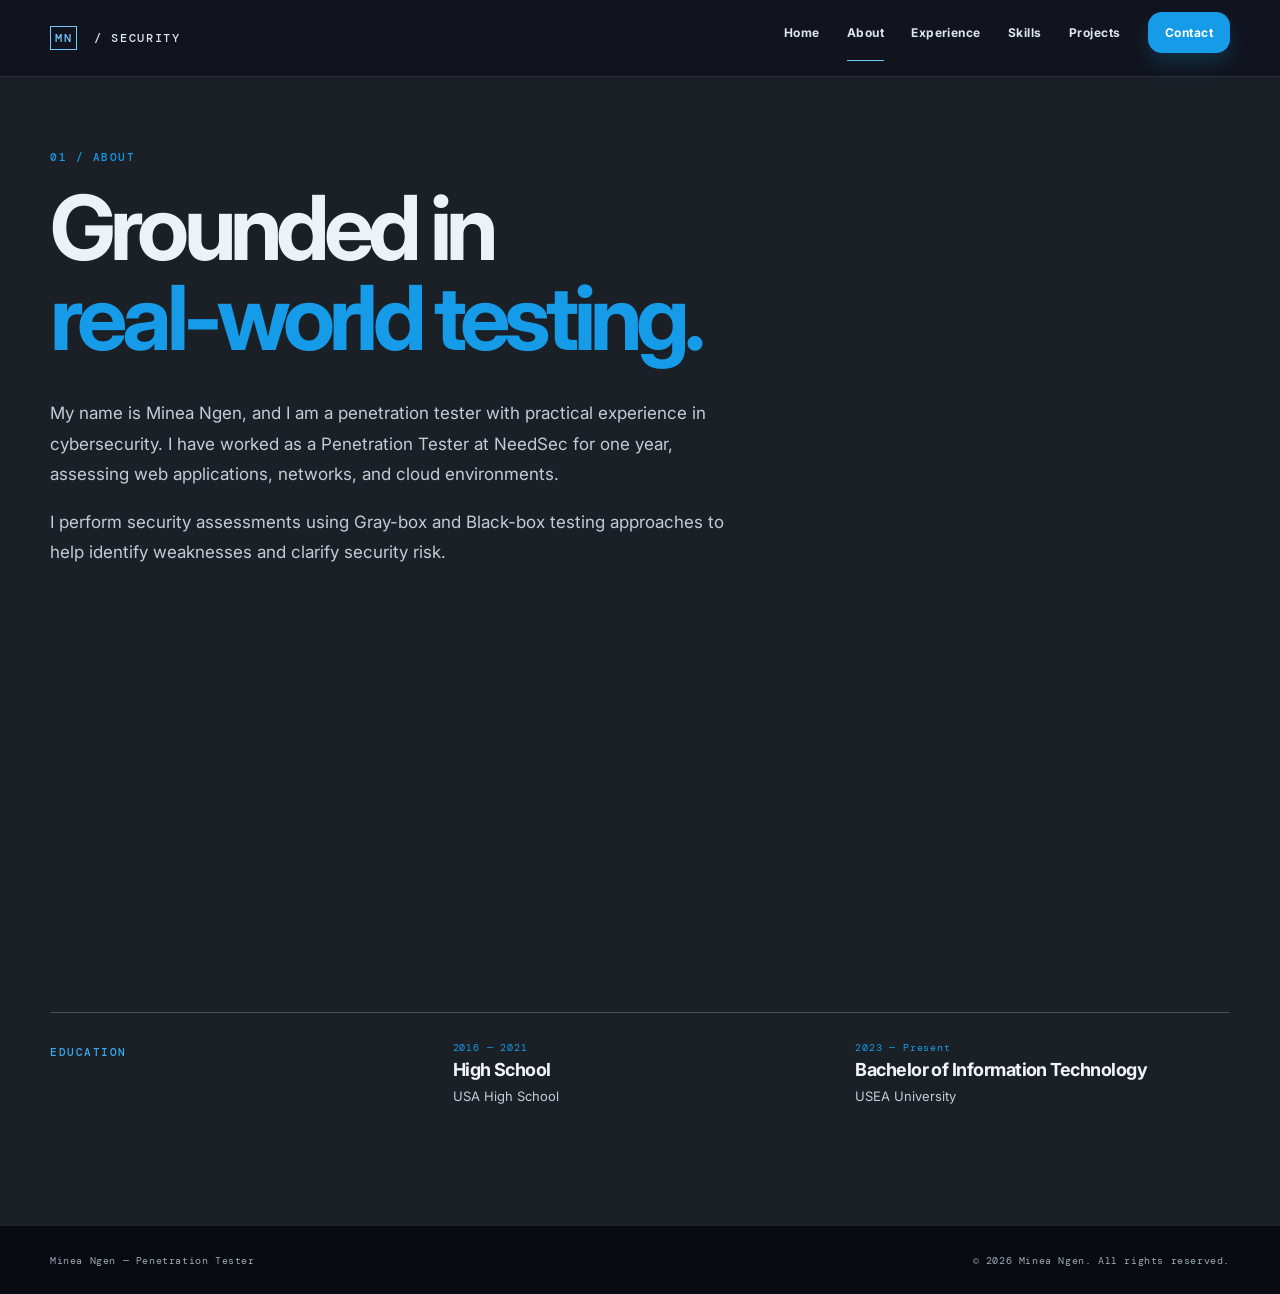
==== about/index.html @ e543f8f2 "Initial commit" ====
<!doctype html><html lang="en"><head><meta charset="utf-8"><meta name="viewport" content="width=device-width,initial-scale=1"><meta name="description" content="About Minea Ngen, Penetration Tester."><title>About | Minea Ngen</title><link rel="preconnect" href="https://fonts.googleapis.com"><link rel="preconnect" href="https://fonts.gstatic.com" crossorigin><link href="https://fonts.googleapis.com/css2?family=DM+Mono:wght@400;500&family=Inter:wght@400;500;600;700;800&display=swap" rel="stylesheet"><link rel="stylesheet" href="../css/style.css"></head><body class="inner-page"><header class="site-header"><nav class="nav container" aria-label="Primary navigation"><a class="brand" href="../index.html"><span>MN</span> / SECURITY</a><button class="menu-toggle" aria-expanded="false" aria-controls="nav-links"><span></span><span></span><span></span><span class="sr-only">Open navigation</span></button><div class="nav-links" id="nav-links"><a href="../index.html">Home</a><a class="active" href="./">About</a><a href="../experience/">Experience</a><a href="../skills/">Skills</a><a href="../projects/">Projects</a><a href="../contact/">Contact</a></div></nav></header><main><section class="inner-hero"><div class="container"><p class="eyebrow">01 / ABOUT</p><h1>Grounded in<br><em>real-world testing.</em></h1><p>My name is Minea Ngen, and I am a penetration tester with practical experience in cybersecurity. I have worked as a Penetration Tester at NeedSec for one year, assessing web applications, networks, and cloud environments.</p><p>I perform security assessments using Gray-box and Black-box testing approaches to help identify weaknesses and clarify security risk.</p></div></section><section class="section"><div class="container"><div class="education-grid"><p class="eyebrow">EDUCATION</p><div><p class="education-year">2016 — 2021</p><h3>High School</h3><p>USA High School</p></div><div><p class="education-year">2023 — Present</p><h3>Bachelor of Information Technology</h3><p>USEA University</p></div></div></div></section></main><footer><div class="container"><span>Minea Ngen — Penetration Tester</span><span>© 2026 Minea Ngen. All rights reserved.</span></div></footer><script src="../js/script.js"></script></body></html>
---- css/style.css ----
:root{--ink:#101614;--paper:#e9eee9;--muted:#9aa69e;--line:rgba(233,238,233,.16);--accent:#b7ff43;--accent-dark:#1b280a;--surface:#17201d;--mono:'DM Mono',monospace;--sans:'Manrope',sans-serif}*{box-sizing:border-box}html{scroll-behavior:smooth}body{margin:0;background:var(--ink);color:var(--paper);font-family:var(--sans);line-height:1.6}.container{width:min(1180px,calc(100% - 48px));margin:auto}.skip-link{position:fixed;top:-100px;left:16px;z-index:20;background:var(--accent);color:#111;padding:8px 12px}.skip-link:focus{top:16px}.site-header{position:fixed;z-index:10;top:0;width:100%;border-bottom:1px solid transparent;background:linear-gradient(to bottom,rgba(16,22,20,.96),rgba(16,22,20,.75) 72%,transparent);transition:.25s}.site-header.scrolled{border-color:var(--line);backdrop-filter:blur(12px)}.nav{height:76px;display:flex;align-items:center;justify-content:space-between}.brand,.nav-links a{color:var(--paper);text-decoration:none}.brand{font:500 12px var(--mono);letter-spacing:.14em}.brand span{color:var(--accent);border:1px solid var(--accent);padding:3px 4px;margin-right:8px}.nav-links{display:flex;gap:27px}.nav-links a{font-size:12px;font-weight:700;letter-spacing:.04em;position:relative}.nav-links a::after{content:"";position:absolute;width:0;left:0;bottom:-8px;height:1px;background:var(--accent);transition:.2s}.nav-links a:hover::after,.nav-links a.active::after{width:100%}.menu-toggle{display:none;background:none;border:0;padding:8px}.menu-toggle span:not(.sr-only){display:block;width:22px;height:1px;background:var(--paper);margin:5px}.sr-only{position:absolute;width:1px;height:1px;overflow:hidden;clip:rect(0 0 0 0)}.hero{min-height:780px;padding:165px 0 36px;overflow:hidden;position:relative;background:radial-gradient(circle at 82% 32%,#253424 0,transparent 28%),linear-gradient(110deg,#101614 0%,#101614 63%,#16221d 100%)}.hero::before{content:"";position:absolute;inset:0;background-image:linear-gradient(rgba(183,255,67,.035) 1px,transparent 1px),linear-gradient(90deg,rgba(183,255,67,.035) 1px,transparent 1px);background-size:54px 54px;mask-image:linear-gradient(to right,black,transparent 90%)}.hero-grid{display:grid;grid-template-columns:1fr 1fr;gap:70px;align-items:center;position:relative}.eyebrow{color:var(--accent);font:500 11px var(--mono);letter-spacing:.14em;margin:0 0 19px}.status-dot{display:inline-block;width:7px;height:7px;border-radius:50%;background:var(--accent);margin-right:8px;box-shadow:0 0 10px var(--accent)}h1,h2,h3,p{margin-top:0}h1,h2{font-weight:700;line-height:.95;letter-spacing:-.065em}h1{font-size:clamp(72px,9vw,134px);margin:0 0 25px}h1 em,h2 em,h3 em{font-style:normal;color:var(--accent)}.role{font:500 14px var(--mono);letter-spacing:.06em;margin-bottom:22px}.cursor{display:inline-block;height:1.1em;border-left:2px solid var(--accent);vertical-align:-2px;margin-left:5px;animation:blink 1s step-end infinite}.intro{color:#c2cbc4;max-width:590px;font-size:16px;line-height:1.8}.hero-actions{display:flex;gap:26px;align-items:center;margin-top:32px}.button{font-size:12px;font-weight:800;text-decoration:none;letter-spacing:.04em}.primary{background:var(--accent);padding:13px 18px;color:#14200a;transition:.2s}.primary:hover{transform:translateY(-3px);box-shadow:0 8px 25px rgba(183,255,67,.2)}.primary span{margin-left:16px}.text-button{color:var(--paper)}.text-button span{color:var(--accent);margin-left:8px}.terminal-wrap{position:relative;padding:20px 0 37px}.terminal-glow{position:absolute;inset:20% 3% 0;background:var(--accent);filter:blur(80px);opacity:.1}.terminal{position:relative;background:#0b100e;border:1px solid rgba(183,255,67,.35);box-shadow:20px 20px 0 rgba(183,255,67,.06);font:13px/1.9 var(--mono)}.terminal-top{height:41px;padding:0 14px;border-bottom:1px solid var(--line);display:flex;align-items:center;gap:15px;color:#b6c2b8;font-size:10px}.terminal-dots{display:flex;gap:5px}.terminal-dots i{width:7px;height:7px;border-radius:50%;background:#6b756c}.terminal-dots i:first-child{background:var(--accent)}.terminal-state{margin-left:auto;color:var(--accent);font-size:9px}.terminal-body{padding:26px;color:#d9e4db}.terminal-body p{margin:0 0 7px}.terminal-body b{color:var(--accent);font-weight:500}.terminal-body p span:not(.ok){color:#79b8ff}.muted{color:#809187}.ok{color:var(--accent);margin-right:7px}.blink{border-left:6px solid var(--accent);animation:blink 1s step-end infinite}.terminal-label{position:absolute;bottom:0;left:-12px;font:10px var(--mono);letter-spacing:.12em}.terminal-label span{color:var(--accent);margin-right:14px}.hero-rule{display:flex;align-items:center;gap:15px;position:relative;margin-top:90px;font:10px var(--mono);letter-spacing:.13em;color:#b9c4bc}.hero-rule i{height:1px;flex:1;background:var(--line)}.section{padding:130px 0}.split{display:grid;grid-template-columns:1fr 1fr;gap:90px}.section-heading h2{font-size:clamp(45px,5vw,72px);margin:0}.about-content{max-width:545px;padding-top:34px;color:#aeb9b1}.about-content .lead{font-size:21px;line-height:1.55;color:var(--paper)}.about-tags{display:flex;flex-wrap:wrap;gap:8px;margin-top:33px}.about-tags span,.tool-list span{font:10px var(--mono);letter-spacing:.06em;border:1px solid var(--line);padding:7px 9px;color:#d3ddd5}.surface{background:var(--surface)}.experience-card{display:grid;grid-template-columns:150px 1fr 1.1fr;gap:30px;margin-top:70px;border-top:1px solid var(--line);border-bottom:1px solid var(--line);padding:36px 0}.experience-meta,.mono,.project-type,.project-info{font:10px var(--mono);letter-spacing:.09em;color:var(--muted)}.experience-meta span{display:block;margin-bottom:8px}.experience-title h3{font-size:clamp(27px,3.1vw,43px);line-height:1.05;letter-spacing:-.05em;margin:7px 0}.responsibilities{margin:0;padding:0;list-style:none}.responsibilities li{border-bottom:1px solid var(--line);padding:8px 0 8px 19px;position:relative;font-size:14px}.responsibilities li::before{content:'↗';color:var(--accent);position:absolute;left:0}.skills-grid{display:grid;grid-template-columns:repeat(4,1fr);gap:12px;margin-top:70px}.skill-card{border:1px solid var(--line);padding:23px;min-height:285px;transition:.25s;position:relative}.skill-card:hover,.project-card:hover{border-color:var(--accent);transform:translateY(-5px);background:#19231e}.card-number{font:11px var(--mono);color:var(--accent)}.skill-card h3{font-size:22px;line-height:1.15;letter-spacing:-.045em;margin:31px 0 20px}.skill-card ul{padding:0;margin:0;list-style:none;color:#aeb9b1;font-size:12px;line-height:1.6}.skill-card li{margin:8px 0}.skill-card li::before{content:'—';color:var(--accent);margin-right:6px}.tools .container{display:grid;grid-template-columns:1fr 1.4fr;gap:100px}.tools-intro h2{font-size:clamp(45px,5vw,65px);margin:0}.tools-intro>p:last-child{color:var(--muted);font-size:14px;max-width:260px}.tool-list{display:flex;flex-wrap:wrap;align-content:center;gap:10px}.tool-list span{padding:11px 13px;transition:.2s}.tool-list span:hover{border-color:var(--accent);color:var(--accent)}.career-line{display:grid;grid-template-columns:120px 45px 1fr;align-items:center;margin-top:64px;padding:28px 0;border-top:1px solid var(--line);border-bottom:1px solid var(--line)}.career-year{font:500 16px var(--mono);color:var(--accent);line-height:1.1}.career-year span{color:#d6dfd7}.line-dot{height:11px;width:11px;border-radius:50%;background:var(--accent);box-shadow:0 0 0 7px rgba(183,255,67,.1)}.career-line h3{font-size:25px;line-height:1.2;letter-spacing:-.04em;margin:0 0 6px}.career-line p{color:var(--muted);margin:0;font-size:14px}.row-heading{display:flex;justify-content:space-between;align-items:end}.row-heading>p{color:var(--muted);font-size:14px;max-width:285px;margin-bottom:0}.projects-grid{display:grid;grid-template-columns:repeat(2,1fr);gap:12px;margin-top:67px}.project-card{padding:28px;border:1px solid var(--line);min-height:320px;display:flex;flex-direction:column;transition:.25s}.project-type{color:var(--accent);margin-bottom:28px}.project-card h3{font-size:28px;line-height:1.05;letter-spacing:-.05em;margin-bottom:25px}.project-info{display:flex;flex-direction:column;gap:5px;margin-bottom:20px}.project-card>p:not(.project-type){color:var(--muted);font-size:13px}.details-button{font:700 11px var(--sans);letter-spacing:.05em;color:var(--paper);background:transparent;border:0;border-top:1px solid var(--line);text-align:left;padding:16px 0 0;margin-top:auto;cursor:pointer}.details-button span{color:var(--accent);float:right}.certifications{padding-bottom:80px}.cert-box{margin-top:35px;border:1px solid var(--line);padding:35px;display:grid;grid-template-columns:1fr 1fr auto;align-items:end;gap:30px}.cert-box h2{font-size:37px;margin:0}.cert-box p{margin:6px 0 0;color:var(--muted);font-size:13px}.cert-box>p{margin:0}.cert-mark{font:45px var(--mono);color:var(--accent);line-height:.7}.contact{padding:120px 0;background:var(--accent);color:#15200c}.contact .eyebrow{color:#38500e}.contact h2{font-size:clamp(65px,9vw,125px);margin:0 0 28px}.contact h2 em{color:#15200c;text-decoration:underline;text-decoration-thickness:3px;text-underline-offset:9px}.contact>.container>p:not(.eyebrow){max-width:530px;font-size:16px;line-height:1.75}.contact-links{display:grid;grid-template-columns:repeat(3,1fr);gap:25px;margin-top:60px}.contact-links a{border-top:1px solid rgba(21,32,12,.35);padding-top:12px;color:#15200c;text-decoration:none;font:500 11px var(--mono);letter-spacing:.08em}.contact-links span{display:block;font:13px var(--sans);letter-spacing:0;margin-top:7px;overflow-wrap:anywhere}footer{background:#0a0f0d;color:#9ca9a0;font:10px var(--mono);letter-spacing:.06em}footer .container{height:68px;display:flex;justify-content:space-between;align-items:center}dialog{color:var(--paper);background:#1a231f;border:1px solid var(--accent);max-width:440px;padding:35px;box-shadow:0 18px 80px #000}dialog::backdrop{background:rgba(0,0,0,.75)}dialog h2{font-size:35px;margin:0 0 15px}dialog p:not(.eyebrow){color:#c5d0c7}.dialog-close{position:absolute;right:12px;top:7px;color:var(--paper);background:none;border:0;font-size:26px;cursor:pointer}@keyframes blink{50%{opacity:0}}.reveal{opacity:0;transform:translateY(20px);transition:opacity .65s ease,transform .65s ease}.reveal.visible{opacity:1;transform:none}@media(max-width:780px){.container{width:min(100% - 36px,620px)}.nav{height:65px}.menu-toggle{display:block;z-index:2}.nav-links{position:absolute;left:0;right:0;top:0;padding:78px 18px 23px;background:#101614;border-bottom:1px solid var(--line);display:none;flex-direction:column;gap:18px}.nav-links.open{display:flex}.hero{min-height:auto;padding:130px 0 32px}.hero-grid,.split,.tools .container{grid-template-columns:1fr;gap:45px}.hero h1{font-size:76px}.terminal-wrap{max-width:520px;width:100%;justify-self:center}.hero-rule{margin-top:48px}.section{padding:85px 0}.about-content{padding-top:0}.experience-card{grid-template-columns:1fr;gap:16px;margin-top:45px}.experience-meta{display:flex;gap:20px}.skills-grid{grid-template-columns:repeat(2,1fr);margin-top:45px}.skill-card{min-height:250px}.tools .container{gap:35px}.career-line{grid-template-columns:75px 34px 1fr;margin-top:42px}.row-heading{display:block}.row-heading>p{margin-top:25px}.projects-grid{grid-template-columns:1fr;margin-top:45px}.cert-box{grid-template-columns:1fr;gap:16px;padding:27px}.cert-mark{display:none}.contact{padding:85px 0}.contact-links{grid-template-columns:1fr;gap:18px;margin-top:40px}footer .container{height:auto;padding:20px 0;gap:10px;align-items:flex-start;flex-direction:column}}@media(max-width:430px){.skills-grid{grid-template-columns:1fr}.hero-actions{gap:18px;align-items:flex-start;flex-direction:column}.terminal{font-size:10px}.terminal-body{padding:17px}.contact h2{font-size:63px}}
.analyst-photo{width:min(100%,420px);margin:0;justify-self:end;position:relative;padding-bottom:34px}.analyst-photo::before{content:"";position:absolute;z-index:2;inset:0 0 34px;border-radius:50%;background:linear-gradient(135deg,rgba(16,22,20,.18),rgba(16,22,20,.58))}.analyst-photo::after{content:"";position:absolute;inset:12px -12px 46px 12px;border:1px solid rgba(183,255,67,.46);border-radius:50%}.analyst-photo img{position:relative;z-index:1;width:100%;aspect-ratio:1;height:auto;display:block;object-fit:cover;object-position:center 25%;border-radius:50%;opacity:.62;filter:saturate(.58) contrast(1.03)}.analyst-photo figcaption{position:absolute;z-index:3;bottom:0;left:-12px;background:var(--ink);padding:6px 12px;font:10px var(--mono);letter-spacing:.12em}.analyst-photo figcaption span{color:var(--accent);margin-right:14px}@media(max-width:780px){.analyst-photo{width:min(100%,420px);justify-self:center}}@media(max-width:430px){.analyst-photo{width:min(100%,330px)}}
.education-grid{margin:60px 0 0;padding-top:28px;border-top:1px solid var(--line);display:grid;grid-template-columns:1fr 1fr 1fr;gap:28px}.education-grid .eyebrow{margin:4px 0}.education-grid h3{font-size:18px;line-height:1.2;letter-spacing:-.03em;margin:5px 0}.education-grid p:not(.eyebrow):not(.education-year){margin:0;color:var(--muted);font-size:13px}.education-year{font:10px var(--mono);letter-spacing:.08em;color:var(--accent);margin:0}@media(max-width:780px){.education-grid{grid-template-columns:1fr;gap:22px;margin-top:42px}}
/* Light-blue editorial portfolio theme */
:root{--ink:#10243f;--paper:#f7fbff;--muted:#5c6d80;--line:#c9d9e8;--accent:#159be8;--surface:#eaf4fb;--blue-deep:#075788;--mono:'DM Mono',monospace;--sans:'Manrope',sans-serif}body{background:var(--paper);color:var(--ink)}.site-header{background:rgba(247,251,255,.93);border-bottom:1px solid transparent}.site-header.scrolled{border-color:var(--line);box-shadow:0 5px 20px rgba(16,36,63,.05)}.brand,.nav-links a{color:var(--ink)}.brand span{color:var(--accent);border-color:var(--accent)}.nav-links a::after{background:var(--accent)}.hero{min-height:740px;padding-top:154px;background:linear-gradient(120deg,#f7fbff 0%,#f7fbff 58%,#e2f2fd 58%,#e2f2fd 100%)}.hero::before{background-image:linear-gradient(rgba(21,155,232,.07) 1px,transparent 1px),linear-gradient(90deg,rgba(21,155,232,.07) 1px,transparent 1px);mask-image:none;opacity:.5}.eyebrow,.status-dot{color:var(--accent)}.status-dot{background:var(--accent);box-shadow:0 0 10px rgba(21,155,232,.5)}h1 em,h2 em,h3 em{color:var(--accent)}.intro{color:#4a6077}.role{color:var(--blue-deep)}.primary{background:var(--accent);color:#fff;border-radius:999px;padding:14px 21px}.primary:hover{box-shadow:0 8px 25px rgba(21,155,232,.22)}.text-button{color:var(--blue-deep)}.text-button span{color:var(--accent)}.hero-rule{color:#547089}.hero-rule i{background:var(--line)}.analyst-photo::before{background:linear-gradient(135deg,rgba(234,244,251,.05),rgba(21,155,232,.25))}.analyst-photo::after{border-color:var(--accent)}.analyst-photo img{opacity:.8;filter:saturate(.76) contrast(1.01)}.analyst-photo figcaption{background:var(--paper);color:var(--ink)}.analyst-photo figcaption span{color:var(--accent)}.section{padding:120px 0}.surface{background:var(--surface)}.about-content{color:#5c6d80}.about-content .lead{color:var(--ink)}.about-tags span,.tool-list span{color:var(--blue-deep);border-color:var(--line);background:#fff}.experience-card{border-color:var(--line)}.experience-meta,.mono,.project-type,.project-info{color:#58728a}.responsibilities li{border-color:var(--line)}.responsibilities li::before,.card-number{color:var(--accent)}.skill-card,.project-card{border-color:var(--line);background:#fff;border-radius:14px;box-shadow:0 5px 20px rgba(17,54,83,.035)}.skill-card:hover,.project-card:hover{border-color:var(--accent);background:#fff;box-shadow:0 16px 35px rgba(21,155,232,.12)}.skill-card ul{color:#5c6d80}.skill-card li::before{color:var(--accent)}.tool-list span:hover{border-color:var(--accent);color:var(--accent);background:#fff}.career-line,.education-grid{border-color:var(--line)}.career-year,.education-year{color:var(--accent)}.career-year span{color:var(--ink)}.line-dot{background:var(--accent);box-shadow:0 0 0 7px rgba(21,155,232,.12)}.career-line p,.row-heading>p,.project-card>p:not(.project-type),.cert-box p,.education-grid p:not(.eyebrow):not(.education-year){color:#5c6d80}.project-type{color:var(--accent)}.details-button{color:var(--blue-deep);border-color:var(--line)}.details-button span{color:var(--accent)}.cert-box{border-color:var(--line);background:#fff;border-radius:14px}.cert-mark{color:var(--accent)}.contact{background:var(--blue-deep);color:#fff;position:relative;overflow:hidden}.contact::after{content:"";position:absolute;width:600px;height:600px;right:-170px;top:-310px;border:1px solid rgba(255,255,255,.18);border-radius:50%;box-shadow:0 0 0 80px rgba(255,255,255,.04),0 0 0 160px rgba(255,255,255,.03)}.contact .container{position:relative;z-index:1}.contact .eyebrow{color:#7fd0ff}.contact h2 em{color:#7fd0ff}.contact-links a{color:#fff;border-color:rgba(255,255,255,.35)}footer{background:#091a2e;color:#a9c3d9}dialog{background:#fff;color:var(--ink);border-color:var(--accent)}dialog p:not(.eyebrow){color:#4a6077}.dialog-close{color:var(--ink)}@media(max-width:780px){.nav-links{background:var(--paper);border-color:var(--line)}.menu-toggle span:not(.sr-only){background:var(--ink)}.hero{padding-top:120px;background:linear-gradient(155deg,#f7fbff 0%,#f7fbff 62%,#e2f2fd 62%,#e2f2fd 100%)}}
/* Editorial hero portrait treatment */
.analyst-photo{width:min(100%,455px);padding:0;justify-self:end}.analyst-photo::before{inset:0;border-radius:0 110px 0 110px;background:linear-gradient(135deg,rgba(255,255,255,.05),rgba(21,155,232,.42));mix-blend-mode:multiply}.analyst-photo::after{z-index:3;inset:18px -18px -18px 18px;border-radius:0 110px 0 110px;border-color:rgba(21,155,232,.75)}.analyst-photo img{aspect-ratio:4/5;border-radius:0 110px 0 110px;object-position:center 22%;opacity:.9;filter:saturate(.72) contrast(1.02)}.analyst-photo figcaption{z-index:4;bottom:20px;left:-18px;background:var(--blue-deep);color:#fff;padding:9px 14px}.analyst-photo figcaption span{color:#7fd0ff}@media(max-width:780px){.analyst-photo{width:min(100%,420px);justify-self:center;margin-right:18px}.analyst-photo::after{inset:14px -14px -14px 14px}}@media(max-width:430px){.analyst-photo{width:min(100%,310px);margin-right:14px}.analyst-photo::after{inset:11px -11px -11px 11px}.analyst-photo figcaption{bottom:14px}}
/* NeedSec-inspired dark and orange portfolio palette */
:root{--ink:#f4f6f9;--paper:#101218;--muted:#aeb7c5;--line:#303540;--accent:#ff8508;--surface:#171a22;--blue-deep:#ff8508}.site-header,.site-header.scrolled{background:#12141d;border-color:#2d313b}.brand span{color:var(--accent);border-color:var(--accent)}.nav-links a::after{background:var(--accent)}.nav-links a:last-child{background:var(--accent);box-shadow:0 10px 22px rgba(255,133,8,.2)}.hero{background:radial-gradient(circle at 8% 88%,rgba(255,133,8,.23),transparent 32%),linear-gradient(110deg,#101218 0%,#101218 72%,#151820 100%)}.hero::before{background-image:linear-gradient(rgba(255,133,8,.07) 1px,transparent 1px),linear-gradient(90deg,rgba(255,133,8,.07) 1px,transparent 1px)}.hero .eyebrow{border-color:rgba(255,166,73,.5);color:#ffc26f}.hero .role{color:#ffc26f}.hero .primary{background:var(--accent);box-shadow:0 10px 22px rgba(255,133,8,.18)}.hero .text-button{border-color:#353944;color:#f4f6f9}.hero .text-button span{color:#ffc26f}.hero-rule{color:#abb5c2}.hero-rule i{background:#353944}.analyst-photo::before{background:linear-gradient(135deg,rgba(255,255,255,.03),rgba(255,133,8,.35))}.analyst-photo::after,.hero .analyst-photo::after{border-color:rgba(255,166,73,.8)}.analyst-photo figcaption{background:#101218}.analyst-photo figcaption span{color:#ffc26f}.surface{background:var(--surface)}.about-content,.skill-card ul,.career-line p,.row-heading>p,.project-card>p:not(.project-type),.cert-box p,.education-grid p:not(.eyebrow):not(.education-year){color:var(--muted)}.about-content .lead{color:var(--ink)}.about-tags span,.tool-list span{color:#e5eaf0;border-color:var(--line);background:#1b1e27}.experience-card,.career-line,.education-grid{border-color:var(--line)}.experience-meta,.mono,.project-type,.project-info{color:#aeb7c5}.responsibilities li{border-color:var(--line)}.responsibilities li::before,.card-number,.skill-card li::before,.career-year,.education-year,.project-type{color:#ffc26f}.skill-card,.project-card,.cert-box{background:#1a1d26;border-color:var(--line);box-shadow:none}.skill-card:hover,.project-card:hover{background:#1e222c;border-color:var(--accent);box-shadow:0 16px 35px rgba(0,0,0,.22)}.tool-list span:hover{color:#ffc26f;border-color:var(--accent);background:#1b1e27}.line-dot{background:var(--accent);box-shadow:0 0 0 7px rgba(255,133,8,.12)}.details-button{color:#f4f6f9;border-color:var(--line)}.details-button span,.cert-mark{color:#ffc26f}.contact{background:#11131a}.contact::after{border-color:rgba(255,166,73,.18);box-shadow:0 0 0 80px rgba(255,133,8,.04),0 0 0 160px rgba(255,133,8,.03)}.contact .eyebrow,.contact h2 em{color:#ffc26f}.contact-links a{color:#f4f6f9}.contact-links a{border-color:#414651}footer{background:#090b10;color:#aeb7c5}dialog{background:#1a1d26;color:#f4f6f9;border-color:var(--accent)}dialog p:not(.eyebrow){color:#c2cad4}.dialog-close{color:#f4f6f9}@media(max-width:780px){.nav-links{background:#12141d;border-color:#2d313b}.menu-toggle span:not(.sr-only){background:#f4f6f9}.hero{background:linear-gradient(155deg,#101218 0%,#101218 68%,#1b1b19 68%,#1b1b19 100%)}}
/* Restore the previous light-blue color system */
:root{--ink:#10243f;--paper:#f1f4f7;--muted:#5c6d80;--line:#c6d2dd;--accent:#159be8;--surface:#e4f0f8;--blue-deep:#075788}body{background:var(--paper);color:var(--ink)}.site-header,.site-header.scrolled{background:rgba(241,244,247,.96);border-color:var(--line)}.brand,.nav-links a{color:var(--ink)}.brand span{color:var(--accent);border-color:var(--accent)}.nav-links a::after{background:var(--accent)}.nav-links a:last-child{background:var(--accent);box-shadow:0 10px 22px rgba(21,155,232,.2)}.hero{background:radial-gradient(circle at 8% 88%,rgba(21,155,232,.20),transparent 32%),linear-gradient(110deg,#10243f 0%,#10243f 72%,#15334e 100%)}.hero::before{background-image:linear-gradient(rgba(114,202,255,.1) 1px,transparent 1px),linear-gradient(90deg,rgba(114,202,255,.1) 1px,transparent 1px)}.hero .eyebrow{border-color:rgba(114,202,255,.5);color:#7fd0ff}.hero .role{color:#7fd0ff}.hero .primary{background:var(--accent);box-shadow:0 10px 22px rgba(21,155,232,.18)}.hero .text-button{border-color:#496174;color:#f4f7fb}.hero .text-button span{color:#7fd0ff}.hero-rule{color:#c2d1df}.hero-rule i{background:#496174}.analyst-photo::before{background:linear-gradient(135deg,rgba(255,255,255,.03),rgba(21,155,232,.35))}.analyst-photo::after,.hero .analyst-photo::after{border-color:rgba(114,202,255,.8)}.analyst-photo figcaption{background:#10243f}.analyst-photo figcaption span{color:#7fd0ff}.surface{background:var(--surface)}.about-content,.skill-card ul,.career-line p,.row-heading>p,.project-card>p:not(.project-type),.cert-box p,.education-grid p:not(.eyebrow):not(.education-year){color:var(--muted)}.about-content .lead{color:var(--ink)}.about-tags span,.tool-list span{color:var(--blue-deep);border-color:var(--line);background:#fff}.experience-card,.career-line,.education-grid{border-color:var(--line)}.experience-meta,.mono,.project-type,.project-info{color:#58728a}.responsibilities li{border-color:var(--line)}.responsibilities li::before,.card-number,.skill-card li::before,.career-year,.education-year,.project-type{color:var(--accent)}.skill-card,.project-card,.cert-box{background:#fff;border-color:var(--line);box-shadow:0 5px 20px rgba(17,54,83,.035)}.skill-card:hover,.project-card:hover{background:#fff;border-color:var(--accent);box-shadow:0 16px 35px rgba(21,155,232,.12)}.tool-list span:hover{color:var(--accent);border-color:var(--accent);background:#fff}.line-dot{background:var(--accent);box-shadow:0 0 0 7px rgba(21,155,232,.12)}.details-button{color:var(--blue-deep);border-color:var(--line)}.details-button span,.cert-mark{color:var(--accent)}.contact{background:var(--blue-deep)}.contact::after{border-color:rgba(255,255,255,.18);box-shadow:0 0 0 80px rgba(255,255,255,.04),0 0 0 160px rgba(255,255,255,.03)}.contact .eyebrow,.contact h2 em{color:#7fd0ff}.contact-links a{color:#fff;border-color:rgba(255,255,255,.35)}footer{background:#091a2e;color:#a9c3d9}dialog{background:#fff;color:var(--ink);border-color:var(--accent)}dialog p:not(.eyebrow){color:#4a6077}.dialog-close{color:var(--ink)}@media(max-width:780px){.nav-links{background:var(--paper);border-color:var(--line)}.menu-toggle span:not(.sr-only){background:var(--ink)}.hero{background:linear-gradient(155deg,#10243f 0%,#10243f 68%,#164161 68%,#164161 100%)}}
/* Deep navy palette applied site-wide */
:root{--ink:#edf2f8;--paper:#10131d;--muted:#aeb9c8;--line:#29313f;--accent:#1f9ee8;--surface:#151a25;--blue-deep:#0e2237}body{background:var(--paper);color:var(--ink)}.site-header,.site-header.scrolled{background:rgba(16,19,29,.97);border-color:var(--line)}.brand,.nav-links a{color:#dbe4ee}.brand span{color:#75c9ff;border-color:#75c9ff}.nav-links a:last-child{background:var(--accent);box-shadow:0 10px 22px rgba(31,158,232,.2)}.hero{background:radial-gradient(circle at 8% 89%,rgba(31,158,232,.24),transparent 32%),linear-gradient(110deg,#10131d 0%,#10131d 72%,#141b29 100%)}.hero::before{background-image:linear-gradient(rgba(117,201,255,.07) 1px,transparent 1px),linear-gradient(90deg,rgba(117,201,255,.07) 1px,transparent 1px)}.surface{background:var(--surface)}.about-content,.skill-card ul,.career-line p,.row-heading>p,.project-card>p:not(.project-type),.cert-box p,.education-grid p:not(.eyebrow):not(.education-year){color:var(--muted)}.about-content .lead{color:var(--ink)}.about-tags span,.tool-list span{color:#dbe4ee;background:#1a202d;border-color:var(--line)}.experience-card,.career-line,.education-grid{border-color:var(--line)}.experience-meta,.mono,.project-type,.project-info{color:#9aabbe}.responsibilities li{border-color:var(--line)}.skill-card,.project-card,.cert-box{background:#1a202d;border-color:var(--line);box-shadow:none}.skill-card:hover,.project-card:hover{background:#1f2634;border-color:var(--accent);box-shadow:0 16px 35px rgba(0,0,0,.25)}.tool-list span:hover{background:#1f2634}.details-button{color:#edf2f8;border-color:var(--line)}.contact{background:#0e2237}.contact-links a{color:#edf2f8;border-color:#3a536b}footer{background:#090b11;color:#9caab9}dialog{background:#1a202d;color:#edf2f8;border-color:var(--accent)}dialog p:not(.eyebrow){color:#c1cedc}.dialog-close{color:#edf2f8}@media(max-width:780px){.nav-links{background:#10131d;border-color:var(--line)}.menu-toggle span:not(.sr-only){background:#edf2f8}.hero{background:linear-gradient(155deg,#10131d 0%,#10131d 68%,#13273a 68%,#13273a 100%)}}
/* Keep the existing blue accents and typography; darken backgrounds only */
:root{--accent:#159be8;--paper:#10131d;--surface:#151a25;--line:#29313f;--blue-deep:#075788}.site-header,.site-header.scrolled{background:rgba(16,19,29,.97)}.surface{background:#151a25}.skill-card,.project-card,.cert-box{background:#1a202d}.about-tags span,.tool-list span{background:#1a202d}.skill-card:hover,.project-card:hover,.tool-list span:hover{background:#1f2634}.contact{background:#075788}footer{background:#090b11}dialog{background:#1a202d}
/* Ensure all light surfaces use dark, readable text */
.skill-card[style*="background"],.project-card[style*="background"],.cert-box[style*="background"],dialog[style*="background"],.light-panel{color:#10243f}.skill-card[style*="background"] h3,.project-card[style*="background"] h3,.cert-box[style*="background"] h2,.light-panel h2,.light-panel h3{color:#10243f}.skill-card[style*="background"] ul,.project-card[style*="background"]>p:not(.project-type),.cert-box[style*="background"] p,.light-panel p{color:#52657a}.light-panel a{color:#075788}
/* Softer neutral backdrop for stronger reading contrast */
:root{--paper:#f1f4f7;--surface:#e4f0f8;--line:#c6d2dd}.site-header{background:rgba(241,244,247,.94)}.hero{background:linear-gradient(120deg,#f1f4f7 0%,#f1f4f7 58%,#dcecf7 58%,#dcecf7 100%)}.skill-card,.project-card,.cert-box,.about-tags span,.tool-list span{background:#fff}@media(max-width:780px){.hero{background:linear-gradient(155deg,#f1f4f7 0%,#f1f4f7 62%,#dcecf7 62%,#dcecf7 100%)}}
/* Bold dark header and hero */
:root{--sans:'Inter',sans-serif}.site-header{background:#11131d;border-color:#2a2e3b}.site-header.scrolled{background:rgba(17,19,29,.96);border-color:#2a2e3b;box-shadow:none}.brand,.nav-links a{color:#dde5ee}.brand span{color:#72caff;border-color:#72caff}.nav-links a::after{background:#72caff}.nav-links a:last-child{background:#159be8;color:#fff!important;border-radius:14px;padding:11px 17px;margin-top:-11px;box-shadow:0 10px 20px rgba(21,155,232,.2)}.nav-links a:last-child::after{display:none}.hero{min-height:745px;padding-top:190px;background:radial-gradient(circle at 7% 87%,rgba(21,155,232,.27),transparent 32%),linear-gradient(110deg,#11131d 0%,#11131d 72%,#151c2a 100%)}.hero::before{opacity:.14;background-image:linear-gradient(rgba(114,202,255,.1) 1px,transparent 1px),linear-gradient(90deg,rgba(114,202,255,.1) 1px,transparent 1px)}.hero-copy{max-width:760px}.hero .eyebrow{display:inline-block;border:1px solid rgba(114,202,255,.5);border-radius:999px;padding:8px 14px;color:#7fd0ff}.hero h1{font-size:clamp(62px,6.1vw,93px);line-height:1.01;letter-spacing:-.06em;color:#f4f7fb}.hero h1 em{color:#f4f7fb}.hero .role{color:#7fd0ff;font-weight:600}.hero .intro{max-width:700px;color:#c2cfdd;font-size:18px;line-height:1.75}.hero .primary{background:#159be8;border-radius:14px;padding:17px 23px}.hero .text-button{color:#f4f7fb;border:1px solid #363b49;border-radius:14px;padding:16px 21px}.hero .text-button span{color:#7fd0ff}.hero-rule{color:#aebccd}.hero-rule i{background:#343947}.analyst-photo{filter:drop-shadow(0 22px 35px rgba(0,0,0,.3))}.analyst-photo figcaption{background:#11131d}.hero .analyst-photo::after{border-color:#72caff}@media(max-width:780px){.site-header{background:#11131d}.nav-links{background:#11131d;border-color:#2a2e3b}.nav-links a:last-child{margin:0;width:max-content}.menu-toggle span:not(.sr-only){background:#dce5ee}.hero{padding-top:145px;background:linear-gradient(155deg,#11131d 0%,#11131d 68%,#172638 68%,#172638 100%)}.hero .eyebrow{font-size:9px}.hero .intro{font-size:16px}}
/* Remove all remaining pale section backgrounds */
body{background:#15191f!important}main>section:not(.hero):not(.contact){background:#1b2027!important}main>section.surface{background:#20252d!important}.section h2,.section h3{color:#f2f5f8}.about-content,.about-content .lead{color:#d3dbe5}.about-tags span,.tool-list span{background:#282e37!important;color:#e6edf5!important;border-color:#46505d!important}.skill-card,.project-card,.cert-box{background:#282e37!important}.section .eyebrow{color:#39abf0}.section .about-content p,.section .skill-card ul,.section .career-line p,.section .row-heading>p,.section .project-card>p:not(.project-type),.section .cert-box p,.section .education-grid p:not(.eyebrow):not(.education-year){color:#c1ccd8!important}.section .experience-meta,.section .mono,.section .project-info{color:#aebdcb!important}.section .responsibilities li{border-color:#46505d}.section .experience-card,.section .career-line,.section .education-grid{border-color:#46505d}
/* Individual static pages */
.inner-page .site-header{position:fixed}.inner-hero{min-height:calc(100vh - 68px);padding:150px 0 90px;background:radial-gradient(circle at 8% 85%,rgba(31,158,232,.17),transparent 32%),#15191f}.inner-hero .container>h1{max-width:780px;font-size:clamp(55px,7vw,98px);line-height:1.01;margin-bottom:34px}.inner-hero .container>p:not(.eyebrow){max-width:690px;font-size:17px;line-height:1.8;color:#c1ccd8}.inner-hero .skills-grid,.inner-hero .projects-grid{margin-top:55px}.inner-hero .experience-card{margin-top:55px}.inner-page .contact{min-height:calc(100vh - 68px);padding-top:150px}.inner-page .contact h1{font-size:clamp(60px,8vw,110px)}@media(max-width:780px){.inner-hero{padding:120px 0 70px}.inner-page .contact{padding-top:120px}}
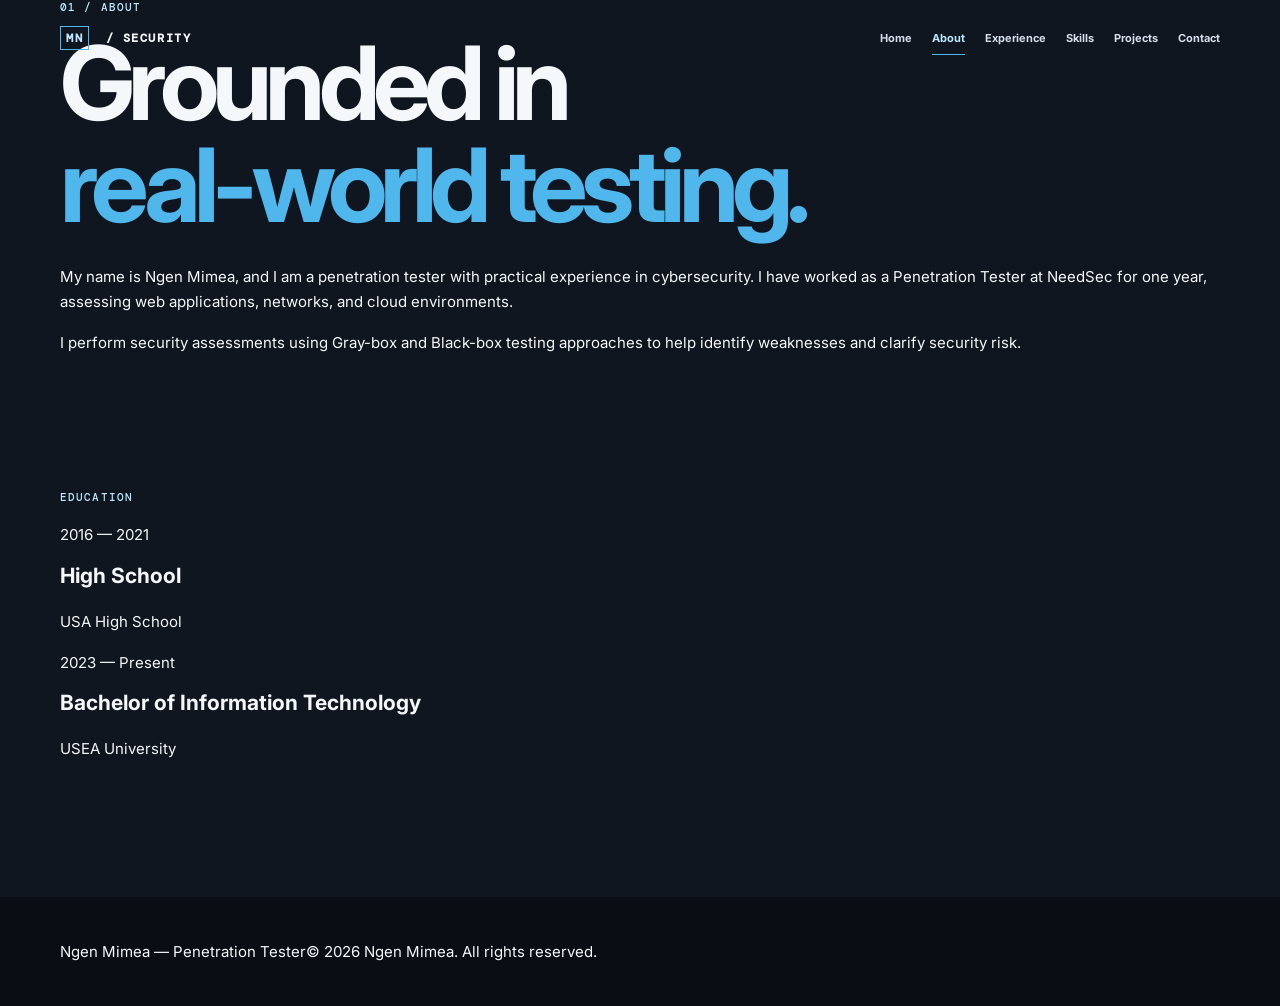
==== commit 20b03270: "Update professional cybersecurity portfolio" ====
--- a/about/index.html
+++ b/about/index.html
@@ -1 +1 @@
-<!doctype html><html lang="en"><head><meta charset="utf-8"><meta name="viewport" content="width=device-width,initial-scale=1"><meta name="description" content="About Minea Ngen, Penetration Tester."><title>About | Minea Ngen</title><link rel="preconnect" href="https://fonts.googleapis.com"><link rel="preconnect" href="https://fonts.gstatic.com" crossorigin><link href="https://fonts.googleapis.com/css2?family=DM+Mono:wght@400;500&family=Inter:wght@400;500;600;700;800&display=swap" rel="stylesheet"><link rel="stylesheet" href="../css/style.css"></head><body class="inner-page"><header class="site-header"><nav class="nav container" aria-label="Primary navigation"><a class="brand" href="../index.html"><span>MN</span> / SECURITY</a><button class="menu-toggle" aria-expanded="false" aria-controls="nav-links"><span></span><span></span><span></span><span class="sr-only">Open navigation</span></button><div class="nav-links" id="nav-links"><a href="../index.html">Home</a><a class="active" href="./">About</a><a href="../experience/">Experience</a><a href="../skills/">Skills</a><a href="../projects/">Projects</a><a href="../contact/">Contact</a></div></nav></header><main><section class="inner-hero"><div class="container"><p class="eyebrow">01 / ABOUT</p><h1>Grounded in<br><em>real-world testing.</em></h1><p>My name is Minea Ngen, and I am a penetration tester with practical experience in cybersecurity. I have worked as a Penetration Tester at NeedSec for one year, assessing web applications, networks, and cloud environments.</p><p>I perform security assessments using Gray-box and Black-box testing approaches to help identify weaknesses and clarify security risk.</p></div></section><section class="section"><div class="container"><div class="education-grid"><p class="eyebrow">EDUCATION</p><div><p class="education-year">2016 — 2021</p><h3>High School</h3><p>USA High School</p></div><div><p class="education-year">2023 — Present</p><h3>Bachelor of Information Technology</h3><p>USEA University</p></div></div></div></section></main><footer><div class="container"><span>Minea Ngen — Penetration Tester</span><span>© 2026 Minea Ngen. All rights reserved.</span></div></footer><script src="../js/script.js"></script></body></html>
+<!doctype html><html lang="en"><head><meta charset="utf-8"><meta name="viewport" content="width=device-width,initial-scale=1"><meta name="description" content="About Ngen Mimea, Penetration Tester."><title>About | Ngen Mimea</title><link rel="preconnect" href="https://fonts.googleapis.com"><link rel="preconnect" href="https://fonts.gstatic.com" crossorigin><link href="https://fonts.googleapis.com/css2?family=DM+Mono:wght@400;500&family=Inter:wght@400;500;600;700;800&display=swap" rel="stylesheet"><link rel="stylesheet" href="../css/style.css"></head><body class="inner-page"><header class="site-header"><nav class="nav container" aria-label="Primary navigation"><a class="brand" href="../index.html"><span>MN</span> / SECURITY</a><button class="menu-toggle" aria-expanded="false" aria-controls="nav-links"><span></span><span></span><span></span><span class="sr-only">Open navigation</span></button><div class="nav-links" id="nav-links"><a href="../index.html">Home</a><a class="active" href="./">About</a><a href="../experience/">Experience</a><a href="../skills/">Skills</a><a href="../projects/">Projects</a><a href="../contact/">Contact</a></div></nav></header><main><section class="inner-hero"><div class="container"><p class="eyebrow">01 / ABOUT</p><h1>Grounded in<br><em>real-world testing.</em></h1><p>My name is Ngen Mimea, and I am a penetration tester with practical experience in cybersecurity. I have worked as a Penetration Tester at NeedSec for one year, assessing web applications, networks, and cloud environments.</p><p>I perform security assessments using Gray-box and Black-box testing approaches to help identify weaknesses and clarify security risk.</p></div></section><section class="section"><div class="container"><div class="education-grid"><p class="eyebrow">EDUCATION</p><div><p class="education-year">2016 &mdash; 2021</p><h3>High School</h3><p>USA High School</p></div><div><p class="education-year">2023 &mdash; Present</p><h3>Bachelor of Information Technology</h3><p>USEA University</p></div></div></div></section></main><footer><div class="container"><span>Ngen Mimea &mdash; Penetration Tester</span><span>&copy; 2026 Ngen Mimea. All rights reserved.</span></div></footer><script src="../js/script.js"></script></body></html>
--- a/css/style.css
+++ b/css/style.css
@@ -1,25 +1 @@
-:root{--ink:#101614;--paper:#e9eee9;--muted:#9aa69e;--line:rgba(233,238,233,.16);--accent:#b7ff43;--accent-dark:#1b280a;--surface:#17201d;--mono:'DM Mono',monospace;--sans:'Manrope',sans-serif}*{box-sizing:border-box}html{scroll-behavior:smooth}body{margin:0;background:var(--ink);color:var(--paper);font-family:var(--sans);line-height:1.6}.container{width:min(1180px,calc(100% - 48px));margin:auto}.skip-link{position:fixed;top:-100px;left:16px;z-index:20;background:var(--accent);color:#111;padding:8px 12px}.skip-link:focus{top:16px}.site-header{position:fixed;z-index:10;top:0;width:100%;border-bottom:1px solid transparent;background:linear-gradient(to bottom,rgba(16,22,20,.96),rgba(16,22,20,.75) 72%,transparent);transition:.25s}.site-header.scrolled{border-color:var(--line);backdrop-filter:blur(12px)}.nav{height:76px;display:flex;align-items:center;justify-content:space-between}.brand,.nav-links a{color:var(--paper);text-decoration:none}.brand{font:500 12px var(--mono);letter-spacing:.14em}.brand span{color:var(--accent);border:1px solid var(--accent);padding:3px 4px;margin-right:8px}.nav-links{display:flex;gap:27px}.nav-links a{font-size:12px;font-weight:700;letter-spacing:.04em;position:relative}.nav-links a::after{content:"";position:absolute;width:0;left:0;bottom:-8px;height:1px;background:var(--accent);transition:.2s}.nav-links a:hover::after,.nav-links a.active::after{width:100%}.menu-toggle{display:none;background:none;border:0;padding:8px}.menu-toggle span:not(.sr-only){display:block;width:22px;height:1px;background:var(--paper);margin:5px}.sr-only{position:absolute;width:1px;height:1px;overflow:hidden;clip:rect(0 0 0 0)}.hero{min-height:780px;padding:165px 0 36px;overflow:hidden;position:relative;background:radial-gradient(circle at 82% 32%,#253424 0,transparent 28%),linear-gradient(110deg,#101614 0%,#101614 63%,#16221d 100%)}.hero::before{content:"";position:absolute;inset:0;background-image:linear-gradient(rgba(183,255,67,.035) 1px,transparent 1px),linear-gradient(90deg,rgba(183,255,67,.035) 1px,transparent 1px);background-size:54px 54px;mask-image:linear-gradient(to right,black,transparent 90%)}.hero-grid{display:grid;grid-template-columns:1fr 1fr;gap:70px;align-items:center;position:relative}.eyebrow{color:var(--accent);font:500 11px var(--mono);letter-spacing:.14em;margin:0 0 19px}.status-dot{display:inline-block;width:7px;height:7px;border-radius:50%;background:var(--accent);margin-right:8px;box-shadow:0 0 10px var(--accent)}h1,h2,h3,p{margin-top:0}h1,h2{font-weight:700;line-height:.95;letter-spacing:-.065em}h1{font-size:clamp(72px,9vw,134px);margin:0 0 25px}h1 em,h2 em,h3 em{font-style:normal;color:var(--accent)}.role{font:500 14px var(--mono);letter-spacing:.06em;margin-bottom:22px}.cursor{display:inline-block;height:1.1em;border-left:2px solid var(--accent);vertical-align:-2px;margin-left:5px;animation:blink 1s step-end infinite}.intro{color:#c2cbc4;max-width:590px;font-size:16px;line-height:1.8}.hero-actions{display:flex;gap:26px;align-items:center;margin-top:32px}.button{font-size:12px;font-weight:800;text-decoration:none;letter-spacing:.04em}.primary{background:var(--accent);padding:13px 18px;color:#14200a;transition:.2s}.primary:hover{transform:translateY(-3px);box-shadow:0 8px 25px rgba(183,255,67,.2)}.primary span{margin-left:16px}.text-button{color:var(--paper)}.text-button span{color:var(--accent);margin-left:8px}.terminal-wrap{position:relative;padding:20px 0 37px}.terminal-glow{position:absolute;inset:20% 3% 0;background:var(--accent);filter:blur(80px);opacity:.1}.terminal{position:relative;background:#0b100e;border:1px solid rgba(183,255,67,.35);box-shadow:20px 20px 0 rgba(183,255,67,.06);font:13px/1.9 var(--mono)}.terminal-top{height:41px;padding:0 14px;border-bottom:1px solid var(--line);display:flex;align-items:center;gap:15px;color:#b6c2b8;font-size:10px}.terminal-dots{display:flex;gap:5px}.terminal-dots i{width:7px;height:7px;border-radius:50%;background:#6b756c}.terminal-dots i:first-child{background:var(--accent)}.terminal-state{margin-left:auto;color:var(--accent);font-size:9px}.terminal-body{padding:26px;color:#d9e4db}.terminal-body p{margin:0 0 7px}.terminal-body b{color:var(--accent);font-weight:500}.terminal-body p span:not(.ok){color:#79b8ff}.muted{color:#809187}.ok{color:var(--accent);margin-right:7px}.blink{border-left:6px solid var(--accent);animation:blink 1s step-end infinite}.terminal-label{position:absolute;bottom:0;left:-12px;font:10px var(--mono);letter-spacing:.12em}.terminal-label span{color:var(--accent);margin-right:14px}.hero-rule{display:flex;align-items:center;gap:15px;position:relative;margin-top:90px;font:10px var(--mono);letter-spacing:.13em;color:#b9c4bc}.hero-rule i{height:1px;flex:1;background:var(--line)}.section{padding:130px 0}.split{display:grid;grid-template-columns:1fr 1fr;gap:90px}.section-heading h2{font-size:clamp(45px,5vw,72px);margin:0}.about-content{max-width:545px;padding-top:34px;color:#aeb9b1}.about-content .lead{font-size:21px;line-height:1.55;color:var(--paper)}.about-tags{display:flex;flex-wrap:wrap;gap:8px;margin-top:33px}.about-tags span,.tool-list span{font:10px var(--mono);letter-spacing:.06em;border:1px solid var(--line);padding:7px 9px;color:#d3ddd5}.surface{background:var(--surface)}.experience-card{display:grid;grid-template-columns:150px 1fr 1.1fr;gap:30px;margin-top:70px;border-top:1px solid var(--line);border-bottom:1px solid var(--line);padding:36px 0}.experience-meta,.mono,.project-type,.project-info{font:10px var(--mono);letter-spacing:.09em;color:var(--muted)}.experience-meta span{display:block;margin-bottom:8px}.experience-title h3{font-size:clamp(27px,3.1vw,43px);line-height:1.05;letter-spacing:-.05em;margin:7px 0}.responsibilities{margin:0;padding:0;list-style:none}.responsibilities li{border-bottom:1px solid var(--line);padding:8px 0 8px 19px;position:relative;font-size:14px}.responsibilities li::before{content:'↗';color:var(--accent);position:absolute;left:0}.skills-grid{display:grid;grid-template-columns:repeat(4,1fr);gap:12px;margin-top:70px}.skill-card{border:1px solid var(--line);padding:23px;min-height:285px;transition:.25s;position:relative}.skill-card:hover,.project-card:hover{border-color:var(--accent);transform:translateY(-5px);background:#19231e}.card-number{font:11px var(--mono);color:var(--accent)}.skill-card h3{font-size:22px;line-height:1.15;letter-spacing:-.045em;margin:31px 0 20px}.skill-card ul{padding:0;margin:0;list-style:none;color:#aeb9b1;font-size:12px;line-height:1.6}.skill-card li{margin:8px 0}.skill-card li::before{content:'—';color:var(--accent);margin-right:6px}.tools .container{display:grid;grid-template-columns:1fr 1.4fr;gap:100px}.tools-intro h2{font-size:clamp(45px,5vw,65px);margin:0}.tools-intro>p:last-child{color:var(--muted);font-size:14px;max-width:260px}.tool-list{display:flex;flex-wrap:wrap;align-content:center;gap:10px}.tool-list span{padding:11px 13px;transition:.2s}.tool-list span:hover{border-color:var(--accent);color:var(--accent)}.career-line{display:grid;grid-template-columns:120px 45px 1fr;align-items:center;margin-top:64px;padding:28px 0;border-top:1px solid var(--line);border-bottom:1px solid var(--line)}.career-year{font:500 16px var(--mono);color:var(--accent);line-height:1.1}.career-year span{color:#d6dfd7}.line-dot{height:11px;width:11px;border-radius:50%;background:var(--accent);box-shadow:0 0 0 7px rgba(183,255,67,.1)}.career-line h3{font-size:25px;line-height:1.2;letter-spacing:-.04em;margin:0 0 6px}.career-line p{color:var(--muted);margin:0;font-size:14px}.row-heading{display:flex;justify-content:space-between;align-items:end}.row-heading>p{color:var(--muted);font-size:14px;max-width:285px;margin-bottom:0}.projects-grid{display:grid;grid-template-columns:repeat(2,1fr);gap:12px;margin-top:67px}.project-card{padding:28px;border:1px solid var(--line);min-height:320px;display:flex;flex-direction:column;transition:.25s}.project-type{color:var(--accent);margin-bottom:28px}.project-card h3{font-size:28px;line-height:1.05;letter-spacing:-.05em;margin-bottom:25px}.project-info{display:flex;flex-direction:column;gap:5px;margin-bottom:20px}.project-card>p:not(.project-type){color:var(--muted);font-size:13px}.details-button{font:700 11px var(--sans);letter-spacing:.05em;color:var(--paper);background:transparent;border:0;border-top:1px solid var(--line);text-align:left;padding:16px 0 0;margin-top:auto;cursor:pointer}.details-button span{color:var(--accent);float:right}.certifications{padding-bottom:80px}.cert-box{margin-top:35px;border:1px solid var(--line);padding:35px;display:grid;grid-template-columns:1fr 1fr auto;align-items:end;gap:30px}.cert-box h2{font-size:37px;margin:0}.cert-box p{margin:6px 0 0;color:var(--muted);font-size:13px}.cert-box>p{margin:0}.cert-mark{font:45px var(--mono);color:var(--accent);line-height:.7}.contact{padding:120px 0;background:var(--accent);color:#15200c}.contact .eyebrow{color:#38500e}.contact h2{font-size:clamp(65px,9vw,125px);margin:0 0 28px}.contact h2 em{color:#15200c;text-decoration:underline;text-decoration-thickness:3px;text-underline-offset:9px}.contact>.container>p:not(.eyebrow){max-width:530px;font-size:16px;line-height:1.75}.contact-links{display:grid;grid-template-columns:repeat(3,1fr);gap:25px;margin-top:60px}.contact-links a{border-top:1px solid rgba(21,32,12,.35);padding-top:12px;color:#15200c;text-decoration:none;font:500 11px var(--mono);letter-spacing:.08em}.contact-links span{display:block;font:13px var(--sans);letter-spacing:0;margin-top:7px;overflow-wrap:anywhere}footer{background:#0a0f0d;color:#9ca9a0;font:10px var(--mono);letter-spacing:.06em}footer .container{height:68px;display:flex;justify-content:space-between;align-items:center}dialog{color:var(--paper);background:#1a231f;border:1px solid var(--accent);max-width:440px;padding:35px;box-shadow:0 18px 80px #000}dialog::backdrop{background:rgba(0,0,0,.75)}dialog h2{font-size:35px;margin:0 0 15px}dialog p:not(.eyebrow){color:#c5d0c7}.dialog-close{position:absolute;right:12px;top:7px;color:var(--paper);background:none;border:0;font-size:26px;cursor:pointer}@keyframes blink{50%{opacity:0}}.reveal{opacity:0;transform:translateY(20px);transition:opacity .65s ease,transform .65s ease}.reveal.visible{opacity:1;transform:none}@media(max-width:780px){.container{width:min(100% - 36px,620px)}.nav{height:65px}.menu-toggle{display:block;z-index:2}.nav-links{position:absolute;left:0;right:0;top:0;padding:78px 18px 23px;background:#101614;border-bottom:1px solid var(--line);display:none;flex-direction:column;gap:18px}.nav-links.open{display:flex}.hero{min-height:auto;padding:130px 0 32px}.hero-grid,.split,.tools .container{grid-template-columns:1fr;gap:45px}.hero h1{font-size:76px}.terminal-wrap{max-width:520px;width:100%;justify-self:center}.hero-rule{margin-top:48px}.section{padding:85px 0}.about-content{padding-top:0}.experience-card{grid-template-columns:1fr;gap:16px;margin-top:45px}.experience-meta{display:flex;gap:20px}.skills-grid{grid-template-columns:repeat(2,1fr);margin-top:45px}.skill-card{min-height:250px}.tools .container{gap:35px}.career-line{grid-template-columns:75px 34px 1fr;margin-top:42px}.row-heading{display:block}.row-heading>p{margin-top:25px}.projects-grid{grid-template-columns:1fr;margin-top:45px}.cert-box{grid-template-columns:1fr;gap:16px;padding:27px}.cert-mark{display:none}.contact{padding:85px 0}.contact-links{grid-template-columns:1fr;gap:18px;margin-top:40px}footer .container{height:auto;padding:20px 0;gap:10px;align-items:flex-start;flex-direction:column}}@media(max-width:430px){.skills-grid{grid-template-columns:1fr}.hero-actions{gap:18px;align-items:flex-start;flex-direction:column}.terminal{font-size:10px}.terminal-body{padding:17px}.contact h2{font-size:63px}}
-.analyst-photo{width:min(100%,420px);margin:0;justify-self:end;position:relative;padding-bottom:34px}.analyst-photo::before{content:"";position:absolute;z-index:2;inset:0 0 34px;border-radius:50%;background:linear-gradient(135deg,rgba(16,22,20,.18),rgba(16,22,20,.58))}.analyst-photo::after{content:"";position:absolute;inset:12px -12px 46px 12px;border:1px solid rgba(183,255,67,.46);border-radius:50%}.analyst-photo img{position:relative;z-index:1;width:100%;aspect-ratio:1;height:auto;display:block;object-fit:cover;object-position:center 25%;border-radius:50%;opacity:.62;filter:saturate(.58) contrast(1.03)}.analyst-photo figcaption{position:absolute;z-index:3;bottom:0;left:-12px;background:var(--ink);padding:6px 12px;font:10px var(--mono);letter-spacing:.12em}.analyst-photo figcaption span{color:var(--accent);margin-right:14px}@media(max-width:780px){.analyst-photo{width:min(100%,420px);justify-self:center}}@media(max-width:430px){.analyst-photo{width:min(100%,330px)}}
-.education-grid{margin:60px 0 0;padding-top:28px;border-top:1px solid var(--line);display:grid;grid-template-columns:1fr 1fr 1fr;gap:28px}.education-grid .eyebrow{margin:4px 0}.education-grid h3{font-size:18px;line-height:1.2;letter-spacing:-.03em;margin:5px 0}.education-grid p:not(.eyebrow):not(.education-year){margin:0;color:var(--muted);font-size:13px}.education-year{font:10px var(--mono);letter-spacing:.08em;color:var(--accent);margin:0}@media(max-width:780px){.education-grid{grid-template-columns:1fr;gap:22px;margin-top:42px}}
-/* Light-blue editorial portfolio theme */
-:root{--ink:#10243f;--paper:#f7fbff;--muted:#5c6d80;--line:#c9d9e8;--accent:#159be8;--surface:#eaf4fb;--blue-deep:#075788;--mono:'DM Mono',monospace;--sans:'Manrope',sans-serif}body{background:var(--paper);color:var(--ink)}.site-header{background:rgba(247,251,255,.93);border-bottom:1px solid transparent}.site-header.scrolled{border-color:var(--line);box-shadow:0 5px 20px rgba(16,36,63,.05)}.brand,.nav-links a{color:var(--ink)}.brand span{color:var(--accent);border-color:var(--accent)}.nav-links a::after{background:var(--accent)}.hero{min-height:740px;padding-top:154px;background:linear-gradient(120deg,#f7fbff 0%,#f7fbff 58%,#e2f2fd 58%,#e2f2fd 100%)}.hero::before{background-image:linear-gradient(rgba(21,155,232,.07) 1px,transparent 1px),linear-gradient(90deg,rgba(21,155,232,.07) 1px,transparent 1px);mask-image:none;opacity:.5}.eyebrow,.status-dot{color:var(--accent)}.status-dot{background:var(--accent);box-shadow:0 0 10px rgba(21,155,232,.5)}h1 em,h2 em,h3 em{color:var(--accent)}.intro{color:#4a6077}.role{color:var(--blue-deep)}.primary{background:var(--accent);color:#fff;border-radius:999px;padding:14px 21px}.primary:hover{box-shadow:0 8px 25px rgba(21,155,232,.22)}.text-button{color:var(--blue-deep)}.text-button span{color:var(--accent)}.hero-rule{color:#547089}.hero-rule i{background:var(--line)}.analyst-photo::before{background:linear-gradient(135deg,rgba(234,244,251,.05),rgba(21,155,232,.25))}.analyst-photo::after{border-color:var(--accent)}.analyst-photo img{opacity:.8;filter:saturate(.76) contrast(1.01)}.analyst-photo figcaption{background:var(--paper);color:var(--ink)}.analyst-photo figcaption span{color:var(--accent)}.section{padding:120px 0}.surface{background:var(--surface)}.about-content{color:#5c6d80}.about-content .lead{color:var(--ink)}.about-tags span,.tool-list span{color:var(--blue-deep);border-color:var(--line);background:#fff}.experience-card{border-color:var(--line)}.experience-meta,.mono,.project-type,.project-info{color:#58728a}.responsibilities li{border-color:var(--line)}.responsibilities li::before,.card-number{color:var(--accent)}.skill-card,.project-card{border-color:var(--line);background:#fff;border-radius:14px;box-shadow:0 5px 20px rgba(17,54,83,.035)}.skill-card:hover,.project-card:hover{border-color:var(--accent);background:#fff;box-shadow:0 16px 35px rgba(21,155,232,.12)}.skill-card ul{color:#5c6d80}.skill-card li::before{color:var(--accent)}.tool-list span:hover{border-color:var(--accent);color:var(--accent);background:#fff}.career-line,.education-grid{border-color:var(--line)}.career-year,.education-year{color:var(--accent)}.career-year span{color:var(--ink)}.line-dot{background:var(--accent);box-shadow:0 0 0 7px rgba(21,155,232,.12)}.career-line p,.row-heading>p,.project-card>p:not(.project-type),.cert-box p,.education-grid p:not(.eyebrow):not(.education-year){color:#5c6d80}.project-type{color:var(--accent)}.details-button{color:var(--blue-deep);border-color:var(--line)}.details-button span{color:var(--accent)}.cert-box{border-color:var(--line);background:#fff;border-radius:14px}.cert-mark{color:var(--accent)}.contact{background:var(--blue-deep);color:#fff;position:relative;overflow:hidden}.contact::after{content:"";position:absolute;width:600px;height:600px;right:-170px;top:-310px;border:1px solid rgba(255,255,255,.18);border-radius:50%;box-shadow:0 0 0 80px rgba(255,255,255,.04),0 0 0 160px rgba(255,255,255,.03)}.contact .container{position:relative;z-index:1}.contact .eyebrow{color:#7fd0ff}.contact h2 em{color:#7fd0ff}.contact-links a{color:#fff;border-color:rgba(255,255,255,.35)}footer{background:#091a2e;color:#a9c3d9}dialog{background:#fff;color:var(--ink);border-color:var(--accent)}dialog p:not(.eyebrow){color:#4a6077}.dialog-close{color:var(--ink)}@media(max-width:780px){.nav-links{background:var(--paper);border-color:var(--line)}.menu-toggle span:not(.sr-only){background:var(--ink)}.hero{padding-top:120px;background:linear-gradient(155deg,#f7fbff 0%,#f7fbff 62%,#e2f2fd 62%,#e2f2fd 100%)}}
-/* Editorial hero portrait treatment */
-.analyst-photo{width:min(100%,455px);padding:0;justify-self:end}.analyst-photo::before{inset:0;border-radius:0 110px 0 110px;background:linear-gradient(135deg,rgba(255,255,255,.05),rgba(21,155,232,.42));mix-blend-mode:multiply}.analyst-photo::after{z-index:3;inset:18px -18px -18px 18px;border-radius:0 110px 0 110px;border-color:rgba(21,155,232,.75)}.analyst-photo img{aspect-ratio:4/5;border-radius:0 110px 0 110px;object-position:center 22%;opacity:.9;filter:saturate(.72) contrast(1.02)}.analyst-photo figcaption{z-index:4;bottom:20px;left:-18px;background:var(--blue-deep);color:#fff;padding:9px 14px}.analyst-photo figcaption span{color:#7fd0ff}@media(max-width:780px){.analyst-photo{width:min(100%,420px);justify-self:center;margin-right:18px}.analyst-photo::after{inset:14px -14px -14px 14px}}@media(max-width:430px){.analyst-photo{width:min(100%,310px);margin-right:14px}.analyst-photo::after{inset:11px -11px -11px 11px}.analyst-photo figcaption{bottom:14px}}
-/* NeedSec-inspired dark and orange portfolio palette */
-:root{--ink:#f4f6f9;--paper:#101218;--muted:#aeb7c5;--line:#303540;--accent:#ff8508;--surface:#171a22;--blue-deep:#ff8508}.site-header,.site-header.scrolled{background:#12141d;border-color:#2d313b}.brand span{color:var(--accent);border-color:var(--accent)}.nav-links a::after{background:var(--accent)}.nav-links a:last-child{background:var(--accent);box-shadow:0 10px 22px rgba(255,133,8,.2)}.hero{background:radial-gradient(circle at 8% 88%,rgba(255,133,8,.23),transparent 32%),linear-gradient(110deg,#101218 0%,#101218 72%,#151820 100%)}.hero::before{background-image:linear-gradient(rgba(255,133,8,.07) 1px,transparent 1px),linear-gradient(90deg,rgba(255,133,8,.07) 1px,transparent 1px)}.hero .eyebrow{border-color:rgba(255,166,73,.5);color:#ffc26f}.hero .role{color:#ffc26f}.hero .primary{background:var(--accent);box-shadow:0 10px 22px rgba(255,133,8,.18)}.hero .text-button{border-color:#353944;color:#f4f6f9}.hero .text-button span{color:#ffc26f}.hero-rule{color:#abb5c2}.hero-rule i{background:#353944}.analyst-photo::before{background:linear-gradient(135deg,rgba(255,255,255,.03),rgba(255,133,8,.35))}.analyst-photo::after,.hero .analyst-photo::after{border-color:rgba(255,166,73,.8)}.analyst-photo figcaption{background:#101218}.analyst-photo figcaption span{color:#ffc26f}.surface{background:var(--surface)}.about-content,.skill-card ul,.career-line p,.row-heading>p,.project-card>p:not(.project-type),.cert-box p,.education-grid p:not(.eyebrow):not(.education-year){color:var(--muted)}.about-content .lead{color:var(--ink)}.about-tags span,.tool-list span{color:#e5eaf0;border-color:var(--line);background:#1b1e27}.experience-card,.career-line,.education-grid{border-color:var(--line)}.experience-meta,.mono,.project-type,.project-info{color:#aeb7c5}.responsibilities li{border-color:var(--line)}.responsibilities li::before,.card-number,.skill-card li::before,.career-year,.education-year,.project-type{color:#ffc26f}.skill-card,.project-card,.cert-box{background:#1a1d26;border-color:var(--line);box-shadow:none}.skill-card:hover,.project-card:hover{background:#1e222c;border-color:var(--accent);box-shadow:0 16px 35px rgba(0,0,0,.22)}.tool-list span:hover{color:#ffc26f;border-color:var(--accent);background:#1b1e27}.line-dot{background:var(--accent);box-shadow:0 0 0 7px rgba(255,133,8,.12)}.details-button{color:#f4f6f9;border-color:var(--line)}.details-button span,.cert-mark{color:#ffc26f}.contact{background:#11131a}.contact::after{border-color:rgba(255,166,73,.18);box-shadow:0 0 0 80px rgba(255,133,8,.04),0 0 0 160px rgba(255,133,8,.03)}.contact .eyebrow,.contact h2 em{color:#ffc26f}.contact-links a{color:#f4f6f9}.contact-links a{border-color:#414651}footer{background:#090b10;color:#aeb7c5}dialog{background:#1a1d26;color:#f4f6f9;border-color:var(--accent)}dialog p:not(.eyebrow){color:#c2cad4}.dialog-close{color:#f4f6f9}@media(max-width:780px){.nav-links{background:#12141d;border-color:#2d313b}.menu-toggle span:not(.sr-only){background:#f4f6f9}.hero{background:linear-gradient(155deg,#101218 0%,#101218 68%,#1b1b19 68%,#1b1b19 100%)}}
-/* Restore the previous light-blue color system */
-:root{--ink:#10243f;--paper:#f1f4f7;--muted:#5c6d80;--line:#c6d2dd;--accent:#159be8;--surface:#e4f0f8;--blue-deep:#075788}body{background:var(--paper);color:var(--ink)}.site-header,.site-header.scrolled{background:rgba(241,244,247,.96);border-color:var(--line)}.brand,.nav-links a{color:var(--ink)}.brand span{color:var(--accent);border-color:var(--accent)}.nav-links a::after{background:var(--accent)}.nav-links a:last-child{background:var(--accent);box-shadow:0 10px 22px rgba(21,155,232,.2)}.hero{background:radial-gradient(circle at 8% 88%,rgba(21,155,232,.20),transparent 32%),linear-gradient(110deg,#10243f 0%,#10243f 72%,#15334e 100%)}.hero::before{background-image:linear-gradient(rgba(114,202,255,.1) 1px,transparent 1px),linear-gradient(90deg,rgba(114,202,255,.1) 1px,transparent 1px)}.hero .eyebrow{border-color:rgba(114,202,255,.5);color:#7fd0ff}.hero .role{color:#7fd0ff}.hero .primary{background:var(--accent);box-shadow:0 10px 22px rgba(21,155,232,.18)}.hero .text-button{border-color:#496174;color:#f4f7fb}.hero .text-button span{color:#7fd0ff}.hero-rule{color:#c2d1df}.hero-rule i{background:#496174}.analyst-photo::before{background:linear-gradient(135deg,rgba(255,255,255,.03),rgba(21,155,232,.35))}.analyst-photo::after,.hero .analyst-photo::after{border-color:rgba(114,202,255,.8)}.analyst-photo figcaption{background:#10243f}.analyst-photo figcaption span{color:#7fd0ff}.surface{background:var(--surface)}.about-content,.skill-card ul,.career-line p,.row-heading>p,.project-card>p:not(.project-type),.cert-box p,.education-grid p:not(.eyebrow):not(.education-year){color:var(--muted)}.about-content .lead{color:var(--ink)}.about-tags span,.tool-list span{color:var(--blue-deep);border-color:var(--line);background:#fff}.experience-card,.career-line,.education-grid{border-color:var(--line)}.experience-meta,.mono,.project-type,.project-info{color:#58728a}.responsibilities li{border-color:var(--line)}.responsibilities li::before,.card-number,.skill-card li::before,.career-year,.education-year,.project-type{color:var(--accent)}.skill-card,.project-card,.cert-box{background:#fff;border-color:var(--line);box-shadow:0 5px 20px rgba(17,54,83,.035)}.skill-card:hover,.project-card:hover{background:#fff;border-color:var(--accent);box-shadow:0 16px 35px rgba(21,155,232,.12)}.tool-list span:hover{color:var(--accent);border-color:var(--accent);background:#fff}.line-dot{background:var(--accent);box-shadow:0 0 0 7px rgba(21,155,232,.12)}.details-button{color:var(--blue-deep);border-color:var(--line)}.details-button span,.cert-mark{color:var(--accent)}.contact{background:var(--blue-deep)}.contact::after{border-color:rgba(255,255,255,.18);box-shadow:0 0 0 80px rgba(255,255,255,.04),0 0 0 160px rgba(255,255,255,.03)}.contact .eyebrow,.contact h2 em{color:#7fd0ff}.contact-links a{color:#fff;border-color:rgba(255,255,255,.35)}footer{background:#091a2e;color:#a9c3d9}dialog{background:#fff;color:var(--ink);border-color:var(--accent)}dialog p:not(.eyebrow){color:#4a6077}.dialog-close{color:var(--ink)}@media(max-width:780px){.nav-links{background:var(--paper);border-color:var(--line)}.menu-toggle span:not(.sr-only){background:var(--ink)}.hero{background:linear-gradient(155deg,#10243f 0%,#10243f 68%,#164161 68%,#164161 100%)}}
-/* Deep navy palette applied site-wide */
-:root{--ink:#edf2f8;--paper:#10131d;--muted:#aeb9c8;--line:#29313f;--accent:#1f9ee8;--surface:#151a25;--blue-deep:#0e2237}body{background:var(--paper);color:var(--ink)}.site-header,.site-header.scrolled{background:rgba(16,19,29,.97);border-color:var(--line)}.brand,.nav-links a{color:#dbe4ee}.brand span{color:#75c9ff;border-color:#75c9ff}.nav-links a:last-child{background:var(--accent);box-shadow:0 10px 22px rgba(31,158,232,.2)}.hero{background:radial-gradient(circle at 8% 89%,rgba(31,158,232,.24),transparent 32%),linear-gradient(110deg,#10131d 0%,#10131d 72%,#141b29 100%)}.hero::before{background-image:linear-gradient(rgba(117,201,255,.07) 1px,transparent 1px),linear-gradient(90deg,rgba(117,201,255,.07) 1px,transparent 1px)}.surface{background:var(--surface)}.about-content,.skill-card ul,.career-line p,.row-heading>p,.project-card>p:not(.project-type),.cert-box p,.education-grid p:not(.eyebrow):not(.education-year){color:var(--muted)}.about-content .lead{color:var(--ink)}.about-tags span,.tool-list span{color:#dbe4ee;background:#1a202d;border-color:var(--line)}.experience-card,.career-line,.education-grid{border-color:var(--line)}.experience-meta,.mono,.project-type,.project-info{color:#9aabbe}.responsibilities li{border-color:var(--line)}.skill-card,.project-card,.cert-box{background:#1a202d;border-color:var(--line);box-shadow:none}.skill-card:hover,.project-card:hover{background:#1f2634;border-color:var(--accent);box-shadow:0 16px 35px rgba(0,0,0,.25)}.tool-list span:hover{background:#1f2634}.details-button{color:#edf2f8;border-color:var(--line)}.contact{background:#0e2237}.contact-links a{color:#edf2f8;border-color:#3a536b}footer{background:#090b11;color:#9caab9}dialog{background:#1a202d;color:#edf2f8;border-color:var(--accent)}dialog p:not(.eyebrow){color:#c1cedc}.dialog-close{color:#edf2f8}@media(max-width:780px){.nav-links{background:#10131d;border-color:var(--line)}.menu-toggle span:not(.sr-only){background:#edf2f8}.hero{background:linear-gradient(155deg,#10131d 0%,#10131d 68%,#13273a 68%,#13273a 100%)}}
-/* Keep the existing blue accents and typography; darken backgrounds only */
-:root{--accent:#159be8;--paper:#10131d;--surface:#151a25;--line:#29313f;--blue-deep:#075788}.site-header,.site-header.scrolled{background:rgba(16,19,29,.97)}.surface{background:#151a25}.skill-card,.project-card,.cert-box{background:#1a202d}.about-tags span,.tool-list span{background:#1a202d}.skill-card:hover,.project-card:hover,.tool-list span:hover{background:#1f2634}.contact{background:#075788}footer{background:#090b11}dialog{background:#1a202d}
-/* Ensure all light surfaces use dark, readable text */
-.skill-card[style*="background"],.project-card[style*="background"],.cert-box[style*="background"],dialog[style*="background"],.light-panel{color:#10243f}.skill-card[style*="background"] h3,.project-card[style*="background"] h3,.cert-box[style*="background"] h2,.light-panel h2,.light-panel h3{color:#10243f}.skill-card[style*="background"] ul,.project-card[style*="background"]>p:not(.project-type),.cert-box[style*="background"] p,.light-panel p{color:#52657a}.light-panel a{color:#075788}
-/* Softer neutral backdrop for stronger reading contrast */
-:root{--paper:#f1f4f7;--surface:#e4f0f8;--line:#c6d2dd}.site-header{background:rgba(241,244,247,.94)}.hero{background:linear-gradient(120deg,#f1f4f7 0%,#f1f4f7 58%,#dcecf7 58%,#dcecf7 100%)}.skill-card,.project-card,.cert-box,.about-tags span,.tool-list span{background:#fff}@media(max-width:780px){.hero{background:linear-gradient(155deg,#f1f4f7 0%,#f1f4f7 62%,#dcecf7 62%,#dcecf7 100%)}}
-/* Bold dark header and hero */
-:root{--sans:'Inter',sans-serif}.site-header{background:#11131d;border-color:#2a2e3b}.site-header.scrolled{background:rgba(17,19,29,.96);border-color:#2a2e3b;box-shadow:none}.brand,.nav-links a{color:#dde5ee}.brand span{color:#72caff;border-color:#72caff}.nav-links a::after{background:#72caff}.nav-links a:last-child{background:#159be8;color:#fff!important;border-radius:14px;padding:11px 17px;margin-top:-11px;box-shadow:0 10px 20px rgba(21,155,232,.2)}.nav-links a:last-child::after{display:none}.hero{min-height:745px;padding-top:190px;background:radial-gradient(circle at 7% 87%,rgba(21,155,232,.27),transparent 32%),linear-gradient(110deg,#11131d 0%,#11131d 72%,#151c2a 100%)}.hero::before{opacity:.14;background-image:linear-gradient(rgba(114,202,255,.1) 1px,transparent 1px),linear-gradient(90deg,rgba(114,202,255,.1) 1px,transparent 1px)}.hero-copy{max-width:760px}.hero .eyebrow{display:inline-block;border:1px solid rgba(114,202,255,.5);border-radius:999px;padding:8px 14px;color:#7fd0ff}.hero h1{font-size:clamp(62px,6.1vw,93px);line-height:1.01;letter-spacing:-.06em;color:#f4f7fb}.hero h1 em{color:#f4f7fb}.hero .role{color:#7fd0ff;font-weight:600}.hero .intro{max-width:700px;color:#c2cfdd;font-size:18px;line-height:1.75}.hero .primary{background:#159be8;border-radius:14px;padding:17px 23px}.hero .text-button{color:#f4f7fb;border:1px solid #363b49;border-radius:14px;padding:16px 21px}.hero .text-button span{color:#7fd0ff}.hero-rule{color:#aebccd}.hero-rule i{background:#343947}.analyst-photo{filter:drop-shadow(0 22px 35px rgba(0,0,0,.3))}.analyst-photo figcaption{background:#11131d}.hero .analyst-photo::after{border-color:#72caff}@media(max-width:780px){.site-header{background:#11131d}.nav-links{background:#11131d;border-color:#2a2e3b}.nav-links a:last-child{margin:0;width:max-content}.menu-toggle span:not(.sr-only){background:#dce5ee}.hero{padding-top:145px;background:linear-gradient(155deg,#11131d 0%,#11131d 68%,#172638 68%,#172638 100%)}.hero .eyebrow{font-size:9px}.hero .intro{font-size:16px}}
-/* Remove all remaining pale section backgrounds */
-body{background:#15191f!important}main>section:not(.hero):not(.contact){background:#1b2027!important}main>section.surface{background:#20252d!important}.section h2,.section h3{color:#f2f5f8}.about-content,.about-content .lead{color:#d3dbe5}.about-tags span,.tool-list span{background:#282e37!important;color:#e6edf5!important;border-color:#46505d!important}.skill-card,.project-card,.cert-box{background:#282e37!important}.section .eyebrow{color:#39abf0}.section .about-content p,.section .skill-card ul,.section .career-line p,.section .row-heading>p,.section .project-card>p:not(.project-type),.section .cert-box p,.section .education-grid p:not(.eyebrow):not(.education-year){color:#c1ccd8!important}.section .experience-meta,.section .mono,.section .project-info{color:#aebdcb!important}.section .responsibilities li{border-color:#46505d}.section .experience-card,.section .career-line,.section .education-grid{border-color:#46505d}
-/* Individual static pages */
-.inner-page .site-header{position:fixed}.inner-hero{min-height:calc(100vh - 68px);padding:150px 0 90px;background:radial-gradient(circle at 8% 85%,rgba(31,158,232,.17),transparent 32%),#15191f}.inner-hero .container>h1{max-width:780px;font-size:clamp(55px,7vw,98px);line-height:1.01;margin-bottom:34px}.inner-hero .container>p:not(.eyebrow){max-width:690px;font-size:17px;line-height:1.8;color:#c1ccd8}.inner-hero .skills-grid,.inner-hero .projects-grid{margin-top:55px}.inner-hero .experience-card{margin-top:55px}.inner-page .contact{min-height:calc(100vh - 68px);padding-top:150px}.inner-page .contact h1{font-size:clamp(60px,8vw,110px)}@media(max-width:780px){.inner-hero{padding:120px 0 70px}.inner-page .contact{padding-top:120px}}
+:root{--bg:#10161f;--surface:#151e29;--card:#1a2633;--ink:#f5f8fb;--muted:#aebdca;--line:#304152;--blue:#50b7ed;--soft:#bce9ff;--mono:'DM Mono',monospace;--sans:'Inter',sans-serif}*{box-sizing:border-box}html{scroll-behavior:smooth}body{margin:0;background:var(--bg);color:var(--ink);font:15px/1.7 var(--sans);overflow-x:hidden}.container{width:min(1160px,calc(100% - 44px));margin:auto}.skip-link{position:absolute;top:-99px;left:12px;background:#fff;color:#000;padding:8px;z-index:99}.skip-link:focus{top:10px}.scroll-progress{position:fixed;z-index:40;top:0;left:0;width:100%;height:3px}.scroll-progress span{display:block;width:0;height:100%;background:var(--blue);box-shadow:0 0 12px rgba(80,183,237,.7)}.site-header{position:fixed;inset:0 0 auto;z-index:20;border-bottom:1px solid transparent;transition:.3s}.site-header.scrolled{background:rgba(16,22,31,.88);border-color:rgba(91,116,137,.36);backdrop-filter:blur(16px);box-shadow:0 6px 25px rgba(0,0,0,.11)}.nav{height:76px;display:flex;align-items:center;justify-content:space-between;gap:20px}.brand{color:var(--ink);font:700 12px var(--mono);letter-spacing:.13em;text-decoration:none}.brand span{display:inline-block;border:1px solid var(--blue);color:var(--soft);padding:3px 5px;margin-right:8px}.nav-links{display:flex;align-items:center;gap:20px}.nav-links a{position:relative;color:#d4deea;text-decoration:none;font-size:11px;font-weight:700;transition:color .2s}.nav-links a:not(.nav-cta):after{content:'';position:absolute;left:0;right:0;bottom:-8px;height:1px;background:var(--blue);transform:scaleX(0);transition:.25s}.nav-links a:hover,.nav-links a.active{color:var(--soft)}.nav-links a.active:after{transform:scaleX(1)}.nav-cta{padding:10px 15px;background:var(--blue);border-radius:7px;color:#07131c!important;transition:.2s!important}.nav-cta:hover,.button:hover{transform:translateY(-3px);box-shadow:0 10px 25px rgba(80,183,237,.2)}.menu-toggle{display:none;width:35px;padding:7px 3px;background:none;border:0}.menu-toggle span{display:block;height:1px;margin:5px 0;background:#fff;transition:.2s}.sr-only{position:absolute;width:1px;height:1px;overflow:hidden;clip:rect(0,0,0,0)}.hero{position:relative;isolation:isolate;min-height:740px;padding:156px 0 85px;background:radial-gradient(circle at 16% 80%,rgba(40,130,185,.22),transparent 31%),linear-gradient(110deg,#10161f,#10161f 63%,#142231);overflow:hidden}.network{position:absolute;inset:0;z-index:-1;opacity:.52;background-image:linear-gradient(rgba(98,165,203,.07) 1px,transparent 1px),linear-gradient(90deg,rgba(98,165,203,.07) 1px,transparent 1px);background-size:80px 80px;mask-image:linear-gradient(90deg,transparent,black 42%,black)}.network:before,.network:after{content:'';position:absolute;width:420px;height:1px;background:linear-gradient(90deg,transparent,var(--blue),transparent);transform:rotate(-24deg);animation:network-drift 11s ease-in-out infinite}.network:before{top:23%;right:-110px}.network:after{bottom:24%;right:7%;animation-delay:-5s}.network i{position:absolute;width:7px;height:7px;border:1px solid var(--soft);border-radius:50%;box-shadow:0 0 15px var(--blue);animation:pulse 3s infinite}.network i:nth-child(1){top:25%;right:21%}.network i:nth-child(2){top:45%;right:40%;animation-delay:-1.2s}.network i:nth-child(3){top:70%;right:14%;animation-delay:-2s}.network i:nth-child(4){top:78%;right:43%;animation-delay:-.7s}.network i:nth-child(5){top:13%;right:8%;animation-delay:-1.8s}.hero-grid{display:grid;grid-template-columns:1.15fr .85fr;gap:70px;align-items:center}.eyebrow,.label{font:500 11px var(--mono);letter-spacing:.1em;color:var(--soft);margin:0 0 18px}.eyebrow i{display:inline-block;width:7px;height:7px;border-radius:50%;background:var(--blue);margin-right:8px;box-shadow:0 0 0 4px rgba(80,183,237,.12)}h1,h2,h3,p{margin-top:0}h1,h2{letter-spacing:-.065em;line-height:1}h1{font-size:clamp(66px,8vw,118px);margin-bottom:27px}h1 em,h2 em{font-style:normal;color:var(--blue)}h2{font-size:clamp(42px,5vw,68px);margin-bottom:0}h3{line-height:1.2;font-size:21px}.kicker{font:600 14px var(--mono);color:var(--soft);line-height:1.65}.kicker span{color:#e6f2fb}.hero-copy{max-width:600px;color:#d0dbe6;font-size:17px}.actions{display:flex;flex-wrap:wrap;gap:12px;margin-top:30px}.button{display:inline-flex;gap:23px;align-items:center;background:var(--blue);color:#07141e;text-decoration:none;font-weight:800;padding:14px 18px;border-radius:8px;font-size:13px;transition:.2s}.button b{font-size:18px;line-height:.8}.button.outline{background:rgba(11,20,29,.13);color:#eef5fb;border:1px solid #455566}.button.outline:hover{border-color:var(--soft);box-shadow:none}.socials{display:flex;gap:20px;margin-top:33px}.socials a,footer a{color:#aebfd0;font:11px var(--mono);text-decoration:none}.socials a:hover,footer a:hover{color:var(--soft)}.socials span{color:var(--blue)}.portrait{margin:0;position:relative}.portrait img{width:100%;aspect-ratio:4/5;object-fit:cover;object-position:center 20%;display:block;border-radius:0 80px 0 80px;filter:saturate(.76);transition:.5s}.portrait:hover img{filter:saturate(.95);transform:scale(1.012)}.portrait:after{content:'';position:absolute;inset:17px -17px -17px 17px;border:1px solid var(--blue);border-radius:0 80px 0 80px;transition:.35s}.portrait:hover:after{inset:11px -11px -11px 11px}.portrait figcaption{position:absolute;bottom:20px;left:-17px;z-index:1;background:#10161f;padding:8px 13px;font:10px var(--mono);letter-spacing:.1em}.portrait figcaption i{display:inline-block;width:6px;height:6px;background:var(--blue);margin-right:7px}.section{padding:120px 0}.surface{background:var(--surface)}.two-col{display:grid;grid-template-columns:1fr 1fr;gap:100px}.body-copy{color:var(--muted);padding-top:20px}.body-copy .lead{color:var(--ink);font-size:20px}.focus{display:flex;gap:8px;flex-wrap:wrap;margin-top:27px}.focus span,.tech-stack span{border:1px solid var(--line);padding:7px 9px;font:10px var(--mono);color:#dbe8f4}.service-grid,.build-grid{display:grid;grid-template-columns:repeat(4,1fr);gap:13px;margin-top:55px}.service-grid article,.build-card,.project-grid article{display:flex;flex-direction:column;background:var(--card);border:1px solid var(--line);padding:25px;border-radius:10px;transition:.25s}.service-grid article{min-height:310px}.service-grid article:hover,.build-card:hover,.project-grid article:hover{transform:translateY(-7px);border-color:#4d7c99;box-shadow:0 15px 30px rgba(3,9,15,.19)}.service-grid span,.build-card span{font:11px var(--mono);color:var(--blue)}.service-grid h3{margin-top:45px}.service-grid p,.project-grid p,.build-card p{color:var(--muted);font-size:13px}.service-grid a{margin-top:auto;padding-top:12px;color:var(--soft);font:11px var(--mono);text-decoration:none}.service-grid a b{margin-left:6px;transition:.2s}.service-grid a:hover b{margin-left:11px}.experience{position:relative;margin-top:58px;border-block:1px solid var(--line);padding:34px 0;display:grid;grid-template-columns:130px 1fr 1fr;gap:35px}.experience:before{content:'';position:absolute;top:0;left:0;height:2px;width:0;background:var(--blue);transition:width 1s .2s}.experience.visible:before{width:100%}.year{font:500 19px var(--mono);color:var(--blue);line-height:1.1}.year span{color:#fff}.experience h3{font-size:32px;margin:5px 0}.experience ul{list-style:none;margin:0;padding:0}.experience li{padding:7px 0;border-bottom:1px solid var(--line);font-size:13px}.experience li:before{content:'✓';color:var(--blue);margin-right:8px}.section-intro{max-width:570px;margin:25px 0 0;color:var(--muted);font-size:17px}.build-card{min-height:220px}.build-card h3{margin:38px 0 11px}.tech-stack{margin-top:30px;padding:20px 0;border-top:1px solid var(--line)}.tech-stack .label{display:inline-block;margin:0 16px 0 0}.tech-stack span{display:inline-block;margin:0 6px 7px 0}.security-flow{display:grid;grid-template-columns:1fr auto 1fr auto 1fr;gap:28px;align-items:center;margin-top:60px}.security-flow>div{min-height:218px;padding:27px;background:var(--card);border:1px solid var(--line);border-radius:10px;transition:.25s}.security-flow>div:hover{transform:translateY(-5px);border-color:#4d7c99}.security-flow b{font:11px var(--mono);color:var(--blue)}.security-flow h3{font-size:29px;margin:34px 0 9px}.security-flow p,.security-note{color:var(--muted)}.security-flow>i{font-style:normal;color:var(--blue);font-size:25px}.security-note{max-width:800px;margin:28px 0 0;font-size:17px}.project-grid{display:grid;grid-template-columns:repeat(3,1fr);gap:13px;margin-top:55px}.project-grid article{min-height:345px}.project-grid h3{font-size:24px}.project-grid small{display:block;margin-top:auto;padding-top:18px;color:var(--soft);font-size:11px}.notice{margin-top:35px;border-left:3px solid var(--blue);padding:18px 23px;background:#172533}.notice h3{margin-bottom:5px}.notice p{margin:0;color:var(--muted)}.contact{padding:115px 0;background:linear-gradient(120deg,#0d2438,#102d43)}.contact>div>p:not(.eyebrow){max-width:580px;color:#d2e0ec;font-size:17px}.contact .outline{border-color:#6b8498}.back-to-top{position:fixed;right:25px;bottom:25px;z-index:15;width:42px;height:42px;border:1px solid #537188;border-radius:50%;background:#172532;color:var(--soft);font-size:20px;opacity:0;visibility:hidden;transform:translateY(12px);transition:.25s;cursor:pointer}.back-to-top.visible{opacity:1;visibility:visible;transform:none}.back-to-top:hover{background:var(--blue);color:#07131c;border-color:var(--blue)}footer{background:#0a0e14;padding:42px 0}.footer-grid{display:grid;grid-template-columns:1fr auto;gap:20px}.footer-grid strong{font-size:20px}.footer-grid p{color:var(--muted);font-size:13px}.footer-grid small{grid-column:1/-1;color:#728292;font:10px var(--mono)}.reveal{opacity:0;transform:translateY(24px);transition:opacity .65s ease,transform .65s ease}.reveal.visible{opacity:1;transform:none}.delay-1{transition-delay:.1s}.delay-2{transition-delay:.2s}.delay-3{transition-delay:.3s}@keyframes pulse{0%,100%{transform:scale(.7);opacity:.45}50%{transform:scale(1.3);opacity:1}}@keyframes network-drift{50%{transform:rotate(-24deg) translateX(-65px)}}@media(max-width:950px){.nav-links{gap:13px}.nav-links a{font-size:10px}.hero-grid,.two-col{grid-template-columns:1fr;gap:45px}.portrait{max-width:420px}.service-grid,.build-grid{grid-template-columns:repeat(2,1fr)}.experience{grid-template-columns:1fr}.security-flow{grid-template-columns:1fr;gap:13px}.security-flow>i{transform:rotate(90deg);text-align:center}.project-grid{grid-template-columns:1fr 1fr}}@media(max-width:700px){.nav-links{display:none}.nav-links.open{position:absolute;display:flex;flex-direction:column;align-items:flex-start;top:76px;left:0;right:0;background:#10161f;border-bottom:1px solid var(--line);padding:24px}.nav-links.open a{font-size:12px;padding:4px 0}.nav-links.open .nav-cta{padding:10px 15px}.menu-toggle{display:block}.menu-toggle.open span:first-child{transform:translateY(6px) rotate(45deg)}.menu-toggle.open span:nth-child(2){opacity:0}.menu-toggle.open span:nth-child(3){transform:translateY(-6px) rotate(-45deg)}}@media(max-width:520px){.container{width:min(100% - 32px,1160px)}.hero{min-height:0;padding-top:125px}.section{padding:78px 0}.service-grid,.build-grid,.project-grid{grid-template-columns:1fr}.service-grid article{min-height:250px}.portrait{width:calc(100% - 17px)}.footer-grid{grid-template-columns:1fr}.back-to-top{right:16px;bottom:16px}}@media(prefers-reduced-motion:reduce){html{scroll-behavior:auto}*,*:before,*:after{animation-duration:.01ms!important;animation-iteration-count:1!important;transition-duration:.01ms!important}.reveal{opacity:1;transform:none}}
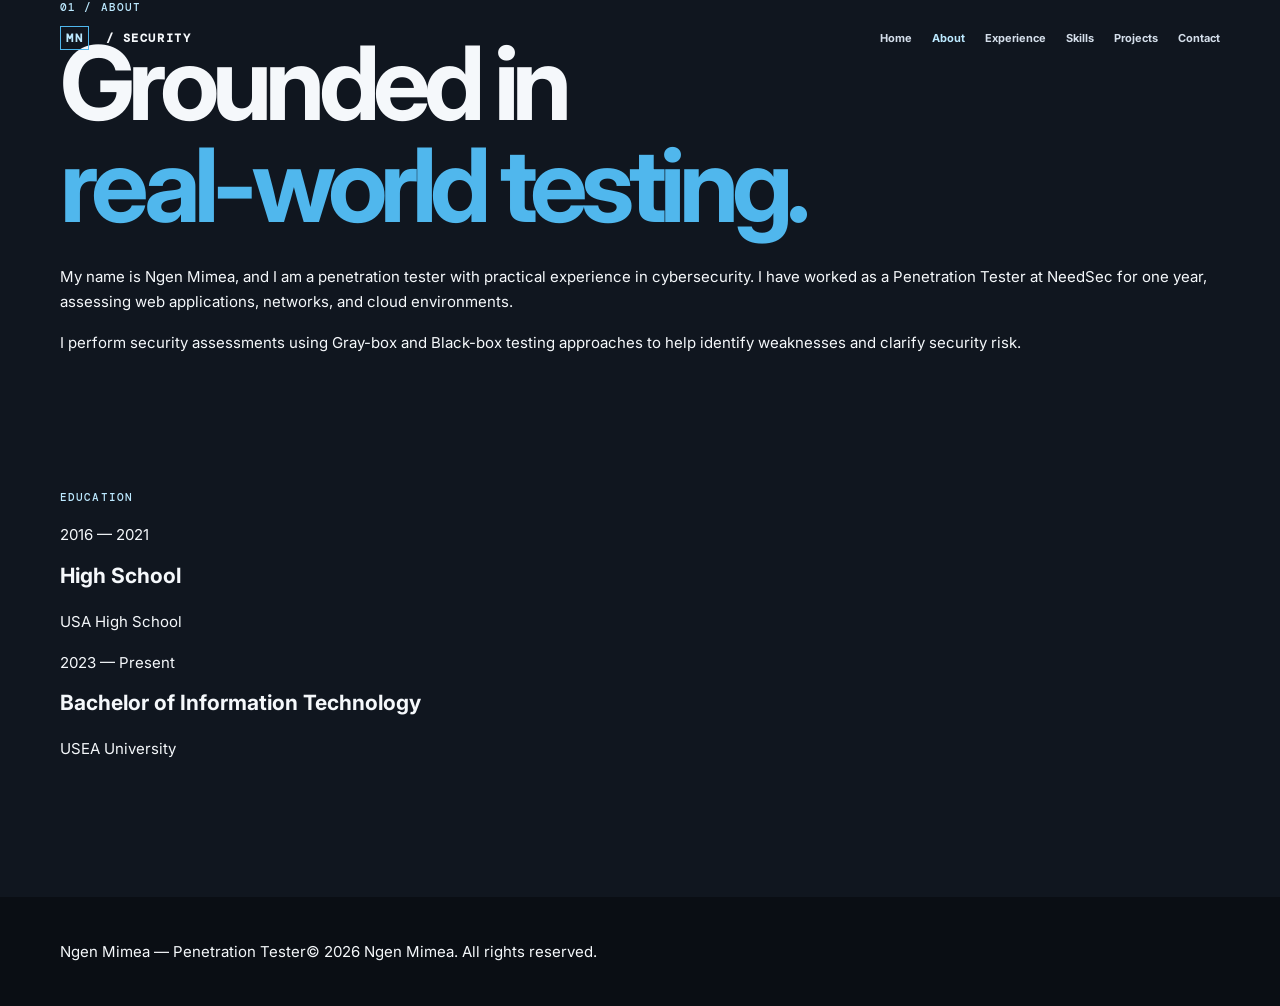
==== commit 099a827f: "Update professional cybersecurity portfolio" ====
--- a/about/index.html
+++ b/about/index.html
@@ -1 +1,78 @@
-<!doctype html><html lang="en"><head><meta charset="utf-8"><meta name="viewport" content="width=device-width,initial-scale=1"><meta name="description" content="About Ngen Mimea, Penetration Tester."><title>About | Ngen Mimea</title><link rel="preconnect" href="https://fonts.googleapis.com"><link rel="preconnect" href="https://fonts.gstatic.com" crossorigin><link href="https://fonts.googleapis.com/css2?family=DM+Mono:wght@400;500&family=Inter:wght@400;500;600;700;800&display=swap" rel="stylesheet"><link rel="stylesheet" href="../css/style.css"></head><body class="inner-page"><header class="site-header"><nav class="nav container" aria-label="Primary navigation"><a class="brand" href="../index.html"><span>MN</span> / SECURITY</a><button class="menu-toggle" aria-expanded="false" aria-controls="nav-links"><span></span><span></span><span></span><span class="sr-only">Open navigation</span></button><div class="nav-links" id="nav-links"><a href="../index.html">Home</a><a class="active" href="./">About</a><a href="../experience/">Experience</a><a href="../skills/">Skills</a><a href="../projects/">Projects</a><a href="../contact/">Contact</a></div></nav></header><main><section class="inner-hero"><div class="container"><p class="eyebrow">01 / ABOUT</p><h1>Grounded in<br><em>real-world testing.</em></h1><p>My name is Ngen Mimea, and I am a penetration tester with practical experience in cybersecurity. I have worked as a Penetration Tester at NeedSec for one year, assessing web applications, networks, and cloud environments.</p><p>I perform security assessments using Gray-box and Black-box testing approaches to help identify weaknesses and clarify security risk.</p></div></section><section class="section"><div class="container"><div class="education-grid"><p class="eyebrow">EDUCATION</p><div><p class="education-year">2016 &mdash; 2021</p><h3>High School</h3><p>USA High School</p></div><div><p class="education-year">2023 &mdash; Present</p><h3>Bachelor of Information Technology</h3><p>USEA University</p></div></div></div></section></main><footer><div class="container"><span>Ngen Mimea &mdash; Penetration Tester</span><span>&copy; 2026 Ngen Mimea. All rights reserved.</span></div></footer><script src="../js/script.js"></script></body></html>
+<!doctype html>
+<html lang="en">
+  <head>
+    <meta charset="utf-8" />
+    <meta name="viewport" content="width=device-width,initial-scale=1" />
+    <meta name="description" content="About Ngen Mimea, Penetration Tester." />
+    <title>About | Ngen Mimea</title>
+    <link rel="preconnect" href="https://fonts.googleapis.com" />
+    <link rel="preconnect" href="https://fonts.gstatic.com" crossorigin />
+    <link
+      href="https://fonts.googleapis.com/css2?family=DM+Mono:wght@400;500&family=Inter:wght@400;500;600;700;800&display=swap"
+      rel="stylesheet"
+    />
+    <link rel="stylesheet" href="../css/style.css" />
+  </head>
+  <body class="inner-page">
+    <header class="site-header">
+      <nav class="nav container" aria-label="Primary navigation">
+        <a class="brand" href="../index.html"><span>MN</span> / SECURITY</a
+        ><button
+          class="menu-toggle"
+          aria-expanded="false"
+          aria-controls="nav-links"
+        >
+          <span></span><span></span><span></span
+          ><span class="sr-only">Open navigation</span>
+        </button>
+        <div class="nav-links" id="nav-links">
+          <a href="../index.html">Home</a><a class="active" href="./">About</a
+          ><a href="../experience/">Experience</a><a href="../skills/">Skills</a
+          ><a href="../projects/">Projects</a><a href="../contact/">Contact</a>
+        </div>
+      </nav>
+    </header>
+    <main>
+      <section class="inner-hero">
+        <div class="container">
+          <p class="eyebrow">01 / ABOUT</p>
+          <h1>Grounded in<br /><em>real-world testing.</em></h1>
+          <p>
+            My name is Ngen Mimea, and I am a penetration tester with practical
+            experience in cybersecurity. I have worked as a Penetration Tester
+            at NeedSec for one year, assessing web applications, networks, and
+            cloud environments.
+          </p>
+          <p>
+            I perform security assessments using Gray-box and Black-box testing
+            approaches to help identify weaknesses and clarify security risk.
+          </p>
+        </div>
+      </section>
+      <section class="section">
+        <div class="container">
+          <div class="education-grid">
+            <p class="eyebrow">EDUCATION</p>
+            <div>
+              <p class="education-year">2016 &mdash; 2021</p>
+              <h3>High School</h3>
+              <p>USA High School</p>
+            </div>
+            <div>
+              <p class="education-year">2023 &mdash; Present</p>
+              <h3>Bachelor of Information Technology</h3>
+              <p>USEA University</p>
+            </div>
+          </div>
+        </div>
+      </section>
+    </main>
+    <footer>
+      <div class="container">
+        <span>Ngen Mimea &mdash; Penetration Tester</span
+        ><span>&copy; 2026 Ngen Mimea. All rights reserved.</span>
+      </div>
+    </footer>
+    <script src="../js/script.js"></script>
+  </body>
+</html>
--- a/css/style.css
+++ b/css/style.css
@@ -1 +1,709 @@
-:root{--bg:#10161f;--surface:#151e29;--card:#1a2633;--ink:#f5f8fb;--muted:#aebdca;--line:#304152;--blue:#50b7ed;--soft:#bce9ff;--mono:'DM Mono',monospace;--sans:'Inter',sans-serif}*{box-sizing:border-box}html{scroll-behavior:smooth}body{margin:0;background:var(--bg);color:var(--ink);font:15px/1.7 var(--sans);overflow-x:hidden}.container{width:min(1160px,calc(100% - 44px));margin:auto}.skip-link{position:absolute;top:-99px;left:12px;background:#fff;color:#000;padding:8px;z-index:99}.skip-link:focus{top:10px}.scroll-progress{position:fixed;z-index:40;top:0;left:0;width:100%;height:3px}.scroll-progress span{display:block;width:0;height:100%;background:var(--blue);box-shadow:0 0 12px rgba(80,183,237,.7)}.site-header{position:fixed;inset:0 0 auto;z-index:20;border-bottom:1px solid transparent;transition:.3s}.site-header.scrolled{background:rgba(16,22,31,.88);border-color:rgba(91,116,137,.36);backdrop-filter:blur(16px);box-shadow:0 6px 25px rgba(0,0,0,.11)}.nav{height:76px;display:flex;align-items:center;justify-content:space-between;gap:20px}.brand{color:var(--ink);font:700 12px var(--mono);letter-spacing:.13em;text-decoration:none}.brand span{display:inline-block;border:1px solid var(--blue);color:var(--soft);padding:3px 5px;margin-right:8px}.nav-links{display:flex;align-items:center;gap:20px}.nav-links a{position:relative;color:#d4deea;text-decoration:none;font-size:11px;font-weight:700;transition:color .2s}.nav-links a:not(.nav-cta):after{content:'';position:absolute;left:0;right:0;bottom:-8px;height:1px;background:var(--blue);transform:scaleX(0);transition:.25s}.nav-links a:hover,.nav-links a.active{color:var(--soft)}.nav-links a.active:after{transform:scaleX(1)}.nav-cta{padding:10px 15px;background:var(--blue);border-radius:7px;color:#07131c!important;transition:.2s!important}.nav-cta:hover,.button:hover{transform:translateY(-3px);box-shadow:0 10px 25px rgba(80,183,237,.2)}.menu-toggle{display:none;width:35px;padding:7px 3px;background:none;border:0}.menu-toggle span{display:block;height:1px;margin:5px 0;background:#fff;transition:.2s}.sr-only{position:absolute;width:1px;height:1px;overflow:hidden;clip:rect(0,0,0,0)}.hero{position:relative;isolation:isolate;min-height:740px;padding:156px 0 85px;background:radial-gradient(circle at 16% 80%,rgba(40,130,185,.22),transparent 31%),linear-gradient(110deg,#10161f,#10161f 63%,#142231);overflow:hidden}.network{position:absolute;inset:0;z-index:-1;opacity:.52;background-image:linear-gradient(rgba(98,165,203,.07) 1px,transparent 1px),linear-gradient(90deg,rgba(98,165,203,.07) 1px,transparent 1px);background-size:80px 80px;mask-image:linear-gradient(90deg,transparent,black 42%,black)}.network:before,.network:after{content:'';position:absolute;width:420px;height:1px;background:linear-gradient(90deg,transparent,var(--blue),transparent);transform:rotate(-24deg);animation:network-drift 11s ease-in-out infinite}.network:before{top:23%;right:-110px}.network:after{bottom:24%;right:7%;animation-delay:-5s}.network i{position:absolute;width:7px;height:7px;border:1px solid var(--soft);border-radius:50%;box-shadow:0 0 15px var(--blue);animation:pulse 3s infinite}.network i:nth-child(1){top:25%;right:21%}.network i:nth-child(2){top:45%;right:40%;animation-delay:-1.2s}.network i:nth-child(3){top:70%;right:14%;animation-delay:-2s}.network i:nth-child(4){top:78%;right:43%;animation-delay:-.7s}.network i:nth-child(5){top:13%;right:8%;animation-delay:-1.8s}.hero-grid{display:grid;grid-template-columns:1.15fr .85fr;gap:70px;align-items:center}.eyebrow,.label{font:500 11px var(--mono);letter-spacing:.1em;color:var(--soft);margin:0 0 18px}.eyebrow i{display:inline-block;width:7px;height:7px;border-radius:50%;background:var(--blue);margin-right:8px;box-shadow:0 0 0 4px rgba(80,183,237,.12)}h1,h2,h3,p{margin-top:0}h1,h2{letter-spacing:-.065em;line-height:1}h1{font-size:clamp(66px,8vw,118px);margin-bottom:27px}h1 em,h2 em{font-style:normal;color:var(--blue)}h2{font-size:clamp(42px,5vw,68px);margin-bottom:0}h3{line-height:1.2;font-size:21px}.kicker{font:600 14px var(--mono);color:var(--soft);line-height:1.65}.kicker span{color:#e6f2fb}.hero-copy{max-width:600px;color:#d0dbe6;font-size:17px}.actions{display:flex;flex-wrap:wrap;gap:12px;margin-top:30px}.button{display:inline-flex;gap:23px;align-items:center;background:var(--blue);color:#07141e;text-decoration:none;font-weight:800;padding:14px 18px;border-radius:8px;font-size:13px;transition:.2s}.button b{font-size:18px;line-height:.8}.button.outline{background:rgba(11,20,29,.13);color:#eef5fb;border:1px solid #455566}.button.outline:hover{border-color:var(--soft);box-shadow:none}.socials{display:flex;gap:20px;margin-top:33px}.socials a,footer a{color:#aebfd0;font:11px var(--mono);text-decoration:none}.socials a:hover,footer a:hover{color:var(--soft)}.socials span{color:var(--blue)}.portrait{margin:0;position:relative}.portrait img{width:100%;aspect-ratio:4/5;object-fit:cover;object-position:center 20%;display:block;border-radius:0 80px 0 80px;filter:saturate(.76);transition:.5s}.portrait:hover img{filter:saturate(.95);transform:scale(1.012)}.portrait:after{content:'';position:absolute;inset:17px -17px -17px 17px;border:1px solid var(--blue);border-radius:0 80px 0 80px;transition:.35s}.portrait:hover:after{inset:11px -11px -11px 11px}.portrait figcaption{position:absolute;bottom:20px;left:-17px;z-index:1;background:#10161f;padding:8px 13px;font:10px var(--mono);letter-spacing:.1em}.portrait figcaption i{display:inline-block;width:6px;height:6px;background:var(--blue);margin-right:7px}.section{padding:120px 0}.surface{background:var(--surface)}.two-col{display:grid;grid-template-columns:1fr 1fr;gap:100px}.body-copy{color:var(--muted);padding-top:20px}.body-copy .lead{color:var(--ink);font-size:20px}.focus{display:flex;gap:8px;flex-wrap:wrap;margin-top:27px}.focus span,.tech-stack span{border:1px solid var(--line);padding:7px 9px;font:10px var(--mono);color:#dbe8f4}.service-grid,.build-grid{display:grid;grid-template-columns:repeat(4,1fr);gap:13px;margin-top:55px}.service-grid article,.build-card,.project-grid article{display:flex;flex-direction:column;background:var(--card);border:1px solid var(--line);padding:25px;border-radius:10px;transition:.25s}.service-grid article{min-height:310px}.service-grid article:hover,.build-card:hover,.project-grid article:hover{transform:translateY(-7px);border-color:#4d7c99;box-shadow:0 15px 30px rgba(3,9,15,.19)}.service-grid span,.build-card span{font:11px var(--mono);color:var(--blue)}.service-grid h3{margin-top:45px}.service-grid p,.project-grid p,.build-card p{color:var(--muted);font-size:13px}.service-grid a{margin-top:auto;padding-top:12px;color:var(--soft);font:11px var(--mono);text-decoration:none}.service-grid a b{margin-left:6px;transition:.2s}.service-grid a:hover b{margin-left:11px}.experience{position:relative;margin-top:58px;border-block:1px solid var(--line);padding:34px 0;display:grid;grid-template-columns:130px 1fr 1fr;gap:35px}.experience:before{content:'';position:absolute;top:0;left:0;height:2px;width:0;background:var(--blue);transition:width 1s .2s}.experience.visible:before{width:100%}.year{font:500 19px var(--mono);color:var(--blue);line-height:1.1}.year span{color:#fff}.experience h3{font-size:32px;margin:5px 0}.experience ul{list-style:none;margin:0;padding:0}.experience li{padding:7px 0;border-bottom:1px solid var(--line);font-size:13px}.experience li:before{content:'✓';color:var(--blue);margin-right:8px}.section-intro{max-width:570px;margin:25px 0 0;color:var(--muted);font-size:17px}.build-card{min-height:220px}.build-card h3{margin:38px 0 11px}.tech-stack{margin-top:30px;padding:20px 0;border-top:1px solid var(--line)}.tech-stack .label{display:inline-block;margin:0 16px 0 0}.tech-stack span{display:inline-block;margin:0 6px 7px 0}.security-flow{display:grid;grid-template-columns:1fr auto 1fr auto 1fr;gap:28px;align-items:center;margin-top:60px}.security-flow>div{min-height:218px;padding:27px;background:var(--card);border:1px solid var(--line);border-radius:10px;transition:.25s}.security-flow>div:hover{transform:translateY(-5px);border-color:#4d7c99}.security-flow b{font:11px var(--mono);color:var(--blue)}.security-flow h3{font-size:29px;margin:34px 0 9px}.security-flow p,.security-note{color:var(--muted)}.security-flow>i{font-style:normal;color:var(--blue);font-size:25px}.security-note{max-width:800px;margin:28px 0 0;font-size:17px}.project-grid{display:grid;grid-template-columns:repeat(3,1fr);gap:13px;margin-top:55px}.project-grid article{min-height:345px}.project-grid h3{font-size:24px}.project-grid small{display:block;margin-top:auto;padding-top:18px;color:var(--soft);font-size:11px}.notice{margin-top:35px;border-left:3px solid var(--blue);padding:18px 23px;background:#172533}.notice h3{margin-bottom:5px}.notice p{margin:0;color:var(--muted)}.contact{padding:115px 0;background:linear-gradient(120deg,#0d2438,#102d43)}.contact>div>p:not(.eyebrow){max-width:580px;color:#d2e0ec;font-size:17px}.contact .outline{border-color:#6b8498}.back-to-top{position:fixed;right:25px;bottom:25px;z-index:15;width:42px;height:42px;border:1px solid #537188;border-radius:50%;background:#172532;color:var(--soft);font-size:20px;opacity:0;visibility:hidden;transform:translateY(12px);transition:.25s;cursor:pointer}.back-to-top.visible{opacity:1;visibility:visible;transform:none}.back-to-top:hover{background:var(--blue);color:#07131c;border-color:var(--blue)}footer{background:#0a0e14;padding:42px 0}.footer-grid{display:grid;grid-template-columns:1fr auto;gap:20px}.footer-grid strong{font-size:20px}.footer-grid p{color:var(--muted);font-size:13px}.footer-grid small{grid-column:1/-1;color:#728292;font:10px var(--mono)}.reveal{opacity:0;transform:translateY(24px);transition:opacity .65s ease,transform .65s ease}.reveal.visible{opacity:1;transform:none}.delay-1{transition-delay:.1s}.delay-2{transition-delay:.2s}.delay-3{transition-delay:.3s}@keyframes pulse{0%,100%{transform:scale(.7);opacity:.45}50%{transform:scale(1.3);opacity:1}}@keyframes network-drift{50%{transform:rotate(-24deg) translateX(-65px)}}@media(max-width:950px){.nav-links{gap:13px}.nav-links a{font-size:10px}.hero-grid,.two-col{grid-template-columns:1fr;gap:45px}.portrait{max-width:420px}.service-grid,.build-grid{grid-template-columns:repeat(2,1fr)}.experience{grid-template-columns:1fr}.security-flow{grid-template-columns:1fr;gap:13px}.security-flow>i{transform:rotate(90deg);text-align:center}.project-grid{grid-template-columns:1fr 1fr}}@media(max-width:700px){.nav-links{display:none}.nav-links.open{position:absolute;display:flex;flex-direction:column;align-items:flex-start;top:76px;left:0;right:0;background:#10161f;border-bottom:1px solid var(--line);padding:24px}.nav-links.open a{font-size:12px;padding:4px 0}.nav-links.open .nav-cta{padding:10px 15px}.menu-toggle{display:block}.menu-toggle.open span:first-child{transform:translateY(6px) rotate(45deg)}.menu-toggle.open span:nth-child(2){opacity:0}.menu-toggle.open span:nth-child(3){transform:translateY(-6px) rotate(-45deg)}}@media(max-width:520px){.container{width:min(100% - 32px,1160px)}.hero{min-height:0;padding-top:125px}.section{padding:78px 0}.service-grid,.build-grid,.project-grid{grid-template-columns:1fr}.service-grid article{min-height:250px}.portrait{width:calc(100% - 17px)}.footer-grid{grid-template-columns:1fr}.back-to-top{right:16px;bottom:16px}}@media(prefers-reduced-motion:reduce){html{scroll-behavior:auto}*,*:before,*:after{animation-duration:.01ms!important;animation-iteration-count:1!important;transition-duration:.01ms!important}.reveal{opacity:1;transform:none}}
+:root {
+  --bg: #10161f;
+  --surface: #151e29;
+  --card: #1a2633;
+  --ink: #f5f8fb;
+  --muted: #aebdca;
+  --line: #304152;
+  --blue: #50b7ed;
+  --soft: #bce9ff;
+  --mono: "DM Mono", monospace;
+  --sans: "Inter", sans-serif;
+}
+* {
+  box-sizing: border-box;
+}
+html {
+  scroll-behavior: smooth;
+}
+body {
+  margin: 0;
+  background: var(--bg);
+  color: var(--ink);
+  font: 15px/1.7 var(--sans);
+  overflow-x: hidden;
+}
+.container {
+  width: min(1160px, calc(100% - 44px));
+  margin: auto;
+}
+.skip-link {
+  position: absolute;
+  top: -99px;
+  left: 12px;
+  background: #fff;
+  color: #000;
+  padding: 8px;
+  z-index: 99;
+}
+.skip-link:focus {
+  top: 10px;
+}
+.scroll-progress {
+  position: fixed;
+  top: 0;
+  z-index: 40;
+  width: 100%;
+  height: 3px;
+}
+.scroll-progress span {
+  display: block;
+  height: 100%;
+  width: 0;
+  background: var(--blue);
+}
+.site-header {
+  position: fixed;
+  inset: 0 0 auto;
+  z-index: 20;
+  border-bottom: 1px solid transparent;
+  transition: 0.3s;
+}
+.site-header.scrolled {
+  background: rgba(16, 22, 31, 0.9);
+  border-color: var(--line);
+  backdrop-filter: blur(15px);
+}
+.nav {
+  height: 76px;
+  display: flex;
+  align-items: center;
+  justify-content: space-between;
+  gap: 20px;
+}
+.brand {
+  color: var(--ink);
+  font: 700 12px var(--mono);
+  letter-spacing: 0.13em;
+  text-decoration: none;
+}
+.brand span {
+  display: inline-block;
+  border: 1px solid var(--blue);
+  color: var(--soft);
+  padding: 3px 5px;
+  margin-right: 8px;
+}
+.nav-links {
+  display: flex;
+  align-items: center;
+  gap: 20px;
+}
+.nav-links a {
+  color: #d4deea;
+  text-decoration: none;
+  font-size: 11px;
+  font-weight: 700;
+}
+.nav-links a:hover,
+.nav-links a.active {
+  color: var(--soft);
+}
+.nav-cta,
+.button {
+  display: inline-flex;
+  align-items: center;
+  gap: 20px;
+  padding: 11px 16px;
+  border-radius: 8px;
+  background: var(--blue);
+  color: #07131c !important;
+  font-weight: 800;
+  text-decoration: none;
+  transition: 0.2s;
+}
+.nav-cta:hover,
+.button:hover {
+  transform: translateY(-3px);
+  box-shadow: 0 10px 25px rgba(80, 183, 237, 0.2);
+}
+.button.outline {
+  background: transparent;
+  color: var(--ink) !important;
+  border: 1px solid #536a7b;
+}
+.menu-toggle {
+  display: none;
+  width: 35px;
+  padding: 7px 3px;
+  border: 0;
+  background: none;
+}
+.menu-toggle span {
+  display: block;
+  height: 1px;
+  margin: 5px 0;
+  background: #fff;
+}
+.sr-only {
+  position: absolute;
+  width: 1px;
+  height: 1px;
+  overflow: hidden;
+  clip: rect(0, 0, 0, 0);
+}
+.hero {
+  position: relative;
+  isolation: isolate;
+  min-height: 740px;
+  padding: 156px 0 85px;
+  background:
+    radial-gradient(
+      circle at 16% 80%,
+      rgba(40, 130, 185, 0.22),
+      transparent 31%
+    ),
+    linear-gradient(110deg, #10161f, #10161f 63%, #142231);
+  overflow: hidden;
+}
+.network {
+  position: absolute;
+  inset: 0;
+  z-index: -1;
+  opacity: 0.5;
+  background-image:
+    linear-gradient(rgba(98, 165, 203, 0.07) 1px, transparent 1px),
+    linear-gradient(90deg, rgba(98, 165, 203, 0.07) 1px, transparent 1px);
+  background-size: 80px 80px;
+}
+.network:before {
+  content: "";
+  position: absolute;
+  width: 450px;
+  height: 1px;
+  top: 28%;
+  right: -100px;
+  background: linear-gradient(90deg, transparent, var(--blue), transparent);
+  transform: rotate(-24deg);
+}
+.network i {
+  position: absolute;
+  width: 7px;
+  height: 7px;
+  border: 1px solid var(--soft);
+  border-radius: 50%;
+  box-shadow: 0 0 15px var(--blue);
+  animation: pulse 3s infinite;
+}
+.network i:nth-child(1) {
+  top: 25%;
+  right: 21%;
+}
+.network i:nth-child(2) {
+  top: 45%;
+  right: 40%;
+}
+.network i:nth-child(3) {
+  top: 70%;
+  right: 14%;
+}
+.network i:nth-child(4) {
+  top: 78%;
+  right: 43%;
+}
+.network i:nth-child(5) {
+  top: 13%;
+  right: 8%;
+}
+.hero-grid,
+.two-col {
+  display: grid;
+  grid-template-columns: 1.15fr 0.85fr;
+  gap: 70px;
+  align-items: center;
+}
+.eyebrow,
+.label {
+  font: 500 11px var(--mono);
+  letter-spacing: 0.1em;
+  color: var(--soft);
+  margin: 0 0 18px;
+}
+.eyebrow i {
+  display: inline-block;
+  width: 7px;
+  height: 7px;
+  margin-right: 8px;
+  border-radius: 50%;
+  background: var(--blue);
+}
+h1,
+h2,
+h3,
+p {
+  margin-top: 0;
+}
+h1,
+h2 {
+  line-height: 1;
+  letter-spacing: -0.065em;
+}
+h1 {
+  font-size: clamp(66px, 8vw, 118px);
+  margin-bottom: 27px;
+}
+h2 {
+  font-size: clamp(42px, 5vw, 68px);
+}
+h1 em,
+h2 em {
+  font-style: normal;
+  color: var(--blue);
+}
+h3 {
+  font-size: 21px;
+  line-height: 1.2;
+}
+.kicker {
+  font: 600 14px var(--mono);
+  color: var(--soft);
+}
+.kicker span {
+  color: #e6f2fb;
+}
+.hero-copy,
+.section-intro {
+  max-width: 600px;
+  color: #d0dbe6;
+  font-size: 17px;
+}
+.actions {
+  display: flex;
+  flex-wrap: wrap;
+  gap: 12px;
+  margin-top: 30px;
+}
+.socials {
+  display: flex;
+  gap: 20px;
+  margin-top: 33px;
+}
+.socials a,
+footer a {
+  color: #aebfd0;
+  font: 11px var(--mono);
+  text-decoration: none;
+}
+.portrait {
+  margin: 0;
+  position: relative;
+}
+.portrait img {
+  display: block;
+  width: 100%;
+  aspect-ratio: 4/5;
+  object-fit: cover;
+  object-position: center 20%;
+  border-radius: 0 80px 0 80px;
+  filter: saturate(0.8);
+}
+.portrait:after {
+  content: "";
+  position: absolute;
+  inset: 17px -17px -17px 17px;
+  border: 1px solid var(--blue);
+  border-radius: 0 80px 0 80px;
+}
+.portrait figcaption {
+  position: absolute;
+  bottom: 20px;
+  left: -17px;
+  z-index: 1;
+  padding: 8px 13px;
+  background: var(--bg);
+  font: 10px var(--mono);
+  letter-spacing: 0.1em;
+}
+.section {
+  padding: 120px 0;
+}
+.surface {
+  background: var(--surface);
+}
+.body-copy {
+  padding-top: 20px;
+  color: var(--muted);
+}
+.body-copy .lead {
+  color: var(--ink);
+  font-size: 20px;
+}
+.focus,
+.tech-stack {
+  display: flex;
+  flex-wrap: wrap;
+  gap: 8px;
+  margin-top: 27px;
+}
+.focus span,
+.tech-stack span {
+  border: 1px solid var(--line);
+  padding: 7px 9px;
+  color: #dbe8f4;
+  font: 10px var(--mono);
+}
+.service-grid,
+.build-grid {
+  display: grid;
+  grid-template-columns: repeat(4, 1fr);
+  gap: 13px;
+  margin-top: 55px;
+}
+.service-grid article,
+.build-card,
+.project-grid article,
+.security-flow > div {
+  display: flex;
+  flex-direction: column;
+  padding: 25px;
+  border: 1px solid var(--line);
+  border-radius: 10px;
+  background: var(--card);
+  transition: 0.25s;
+}
+.service-grid article {
+  min-height: 300px;
+}
+.service-grid article:hover,
+.build-card:hover,
+.project-grid article:hover,
+.security-flow > div:hover {
+  transform: translateY(-6px);
+  border-color: #4d7c99;
+  box-shadow: 0 15px 30px rgba(3, 9, 15, 0.2);
+}
+.service-grid span,
+.build-card span,
+.security-flow b {
+  color: var(--blue);
+  font: 11px var(--mono);
+}
+.service-grid h3 {
+  margin-top: 42px;
+}
+.service-grid p,
+.build-card p,
+.project-grid p,
+.security-flow p,
+.security-note {
+  color: var(--muted);
+  font-size: 13px;
+}
+.service-grid a {
+  margin-top: auto;
+  color: var(--soft);
+  font: 11px var(--mono);
+  text-decoration: none;
+}
+.experience {
+  position: relative;
+  display: grid;
+  grid-template-columns: 130px 1fr 1fr;
+  gap: 35px;
+  margin-top: 58px;
+  padding: 34px 0;
+  border-block: 1px solid var(--line);
+}
+.year {
+  color: var(--blue);
+  font: 500 19px var(--mono);
+  line-height: 1.1;
+}
+.year span {
+  color: #fff;
+}
+.experience h3 {
+  margin: 5px 0;
+  font-size: 32px;
+}
+.experience ul {
+  margin: 0;
+  padding: 0;
+  list-style: none;
+}
+.experience li {
+  padding: 7px 0;
+  border-bottom: 1px solid var(--line);
+  font-size: 13px;
+}
+.experience li:before {
+  content: "+";
+  color: var(--blue);
+  margin-right: 8px;
+}
+.build-card {
+  min-height: 220px;
+}
+.build-card h3 {
+  margin: 38px 0 11px;
+}
+.tech-stack {
+  padding-top: 20px;
+  border-top: 1px solid var(--line);
+}
+.security-flow {
+  display: grid;
+  grid-template-columns: 1fr auto 1fr auto 1fr;
+  align-items: center;
+  gap: 28px;
+  margin-top: 60px;
+}
+.security-flow > div {
+  min-height: 218px;
+}
+.security-flow h3 {
+  margin: 34px 0 9px;
+  font-size: 29px;
+}
+.security-flow > i {
+  color: var(--blue);
+  font-size: 25px;
+  font-style: normal;
+}
+.security-note {
+  max-width: 800px;
+  margin-top: 28px;
+  font-size: 17px;
+}
+.project-grid {
+  display: grid;
+  grid-template-columns: repeat(3, 1fr);
+  gap: 13px;
+  margin-top: 55px;
+}
+.project-grid article {
+  min-height: 345px;
+}
+.project-grid h3 {
+  font-size: 24px;
+}
+.project-grid small {
+  display: block;
+  margin-top: auto;
+  padding-top: 18px;
+  color: var(--soft);
+  font-size: 11px;
+}
+.notice {
+  margin-top: 35px;
+  padding: 18px 23px;
+  border-left: 3px solid var(--blue);
+  background: #172533;
+}
+.notice p {
+  margin: 0;
+  color: var(--muted);
+}
+.contact {
+  padding: 115px 0;
+  background: linear-gradient(120deg, #0d2438, #102d43);
+}
+.contact > div > p:not(.eyebrow) {
+  max-width: 580px;
+  color: #d2e0ec;
+  font-size: 17px;
+}
+.contact-details {
+  display: flex;
+  flex-wrap: wrap;
+  gap: 10px 26px;
+  margin-top: 25px;
+}
+.contact-details a {
+  padding-bottom: 5px;
+  border-bottom: 1px solid rgba(188, 233, 255, 0.35);
+  color: #e6f2fb;
+  text-decoration: none;
+  font: 500 13px var(--mono);
+}
+.contact-details span {
+  display: block;
+  color: var(--soft);
+  font-size: 10px;
+  letter-spacing: 0.1em;
+  text-transform: uppercase;
+}
+.back-to-top {
+  position: fixed;
+  right: 25px;
+  bottom: 25px;
+  z-index: 15;
+  width: 42px;
+  height: 42px;
+  border: 1px solid #537188;
+  border-radius: 50%;
+  background: #172532;
+  color: var(--soft);
+  font-size: 20px;
+  opacity: 0;
+  visibility: hidden;
+  transform: translateY(12px);
+  transition: 0.25s;
+}
+.back-to-top.visible {
+  opacity: 1;
+  visibility: visible;
+  transform: none;
+}
+footer {
+  padding: 42px 0;
+  background: #0a0e14;
+}
+.footer-grid {
+  display: grid;
+  grid-template-columns: 1fr auto;
+  gap: 20px;
+}
+.footer-grid p {
+  color: var(--muted);
+  font-size: 13px;
+}
+.footer-grid small {
+  grid-column: 1/-1;
+  color: #728292;
+  font: 10px var(--mono);
+}
+.reveal {
+  opacity: 0;
+  transform: translateY(24px);
+  transition: 0.65s;
+}
+.reveal.visible {
+  opacity: 1;
+  transform: none;
+}
+@keyframes pulse {
+  50% {
+    transform: scale(1.3);
+    opacity: 0.5;
+  }
+}
+@media (max-width: 950px) {
+  .hero-grid,
+  .two-col {
+    grid-template-columns: 1fr;
+    gap: 45px;
+  }
+  .portrait {
+    max-width: 420px;
+  }
+  .service-grid,
+  .build-grid {
+    grid-template-columns: repeat(2, 1fr);
+  }
+  .experience {
+    grid-template-columns: 1fr;
+  }
+  .security-flow {
+    grid-template-columns: 1fr;
+    gap: 13px;
+  }
+  .security-flow > i {
+    transform: rotate(90deg);
+    text-align: center;
+  }
+  .project-grid {
+    grid-template-columns: 1fr 1fr;
+  }
+}
+@media (max-width: 700px) {
+  .nav-links {
+    display: none;
+  }
+  .nav-links.open {
+    position: absolute;
+    top: 76px;
+    left: 0;
+    right: 0;
+    display: flex;
+    flex-direction: column;
+    align-items: flex-start;
+    padding: 24px;
+    background: var(--bg);
+    border-bottom: 1px solid var(--line);
+  }
+  .menu-toggle {
+    display: block;
+  }
+}
+@media (max-width: 520px) {
+  body {
+    font-size: 14px;
+  }
+  .container {
+    width: min(100% - 32px, 1160px);
+  }
+  .nav {
+    height: 68px;
+  }
+  .nav-links.open {
+    top: 68px;
+  }
+  .hero {
+    min-height: 0;
+    padding: 112px 0 58px;
+  }
+  h1 {
+    font-size: clamp(58px, 18vw, 76px);
+  }
+  h2 {
+    font-size: clamp(38px, 12vw, 52px);
+  }
+  .section {
+    padding: 78px 0;
+  }
+  .actions {
+    display: grid;
+    grid-template-columns: 1fr;
+    margin-top: 24px;
+  }
+  .button {
+    justify-content: space-between;
+    width: 100%;
+  }
+  .socials {
+    flex-wrap: wrap;
+  }
+  .portrait {
+    width: calc(100% - 17px);
+  }
+  .service-grid,
+  .build-grid,
+  .project-grid {
+    grid-template-columns: 1fr;
+    margin-top: 38px;
+  }
+  .service-grid article {
+    min-height: 250px;
+  }
+  .contact {
+    padding: 78px 0;
+  }
+  .contact-details {
+    display: grid;
+    grid-template-columns: 1fr;
+    gap: 13px;
+  }
+  .footer-grid {
+    grid-template-columns: 1fr;
+  }
+  .back-to-top {
+    right: 16px;
+    bottom: 16px;
+  }
+}
+@media (prefers-reduced-motion: reduce) {
+  html {
+    scroll-behavior: auto;
+  }
+  *,
+  *:before,
+  *:after {
+    animation-duration: 0.01ms !important;
+    transition-duration: 0.01ms !important;
+  }
+  .reveal {
+    opacity: 1;
+    transform: none;
+  }
+}
